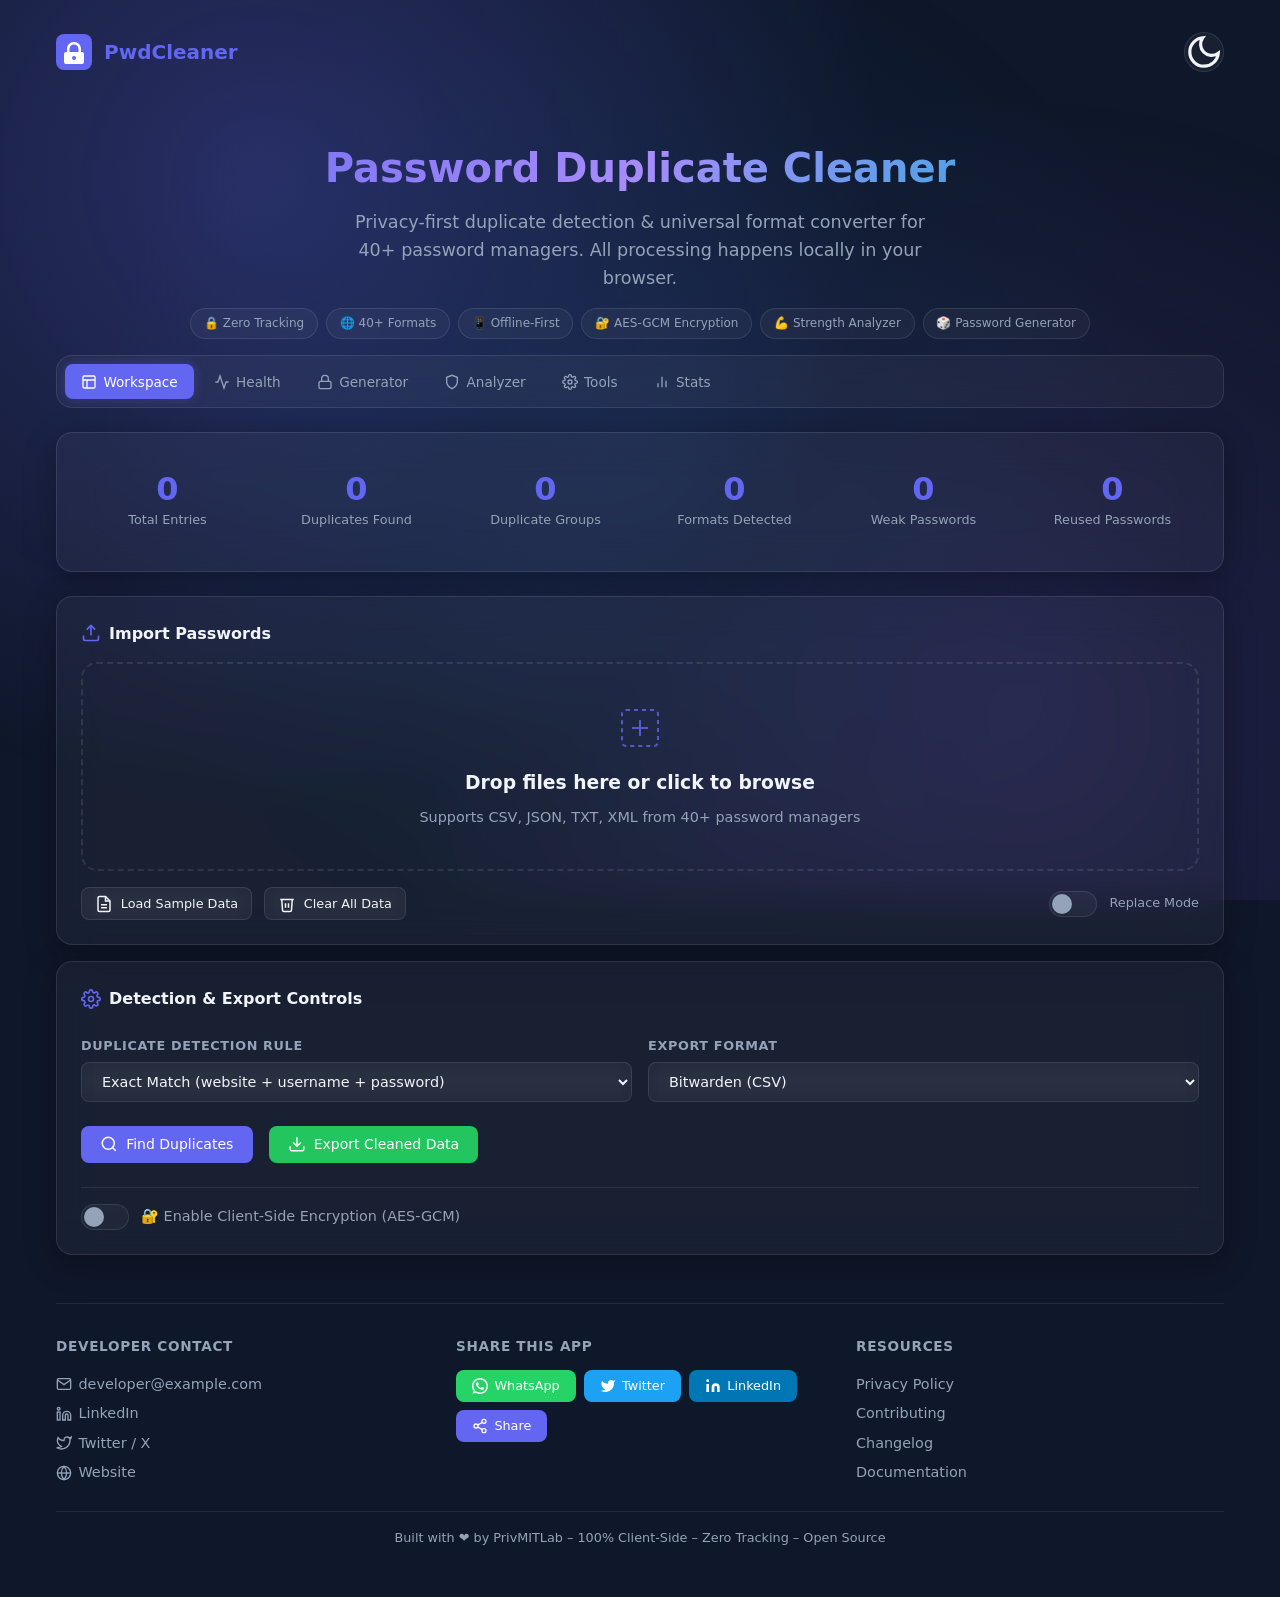
==== index.html @ 1188a7e4 "Add files via upload" ====
<!DOCTYPE html>
<html lang="en" data-theme="dark">
<head>
  <meta charset="UTF-8">
  <meta name="viewport" content="width=device-width, initial-scale=1.0">
  <meta name="description" content="Privacy-first password manager duplicate cleaner & universal format converter. Supports 40+ formats. All processing client-side.">
  <meta name="theme-color" content="#6366f1">
  <title>PwdCleaner – Password Manager Duplicate Cleaner & Format Converter</title>
  <link rel="manifest" href="manifest.json">
  <link rel="stylesheet" href="styles.css">
</head>
<body>
  <div class="app-container">
    <!-- Header -->
    <header class="header">
      <div class="logo">
        <svg viewBox="0 0 36 36" fill="none" xmlns="http://www.w3.org/2000/svg">
          <rect width="36" height="36" rx="8" fill="#6366f1"/>
          <path d="M18 8C14.13 8 11 11.13 11 15v3H10a2 2 0 00-2 2v8a2 2 0 002 2h16a2 2 0 002-2v-8a2 2 0 00-2-2h-1v-3c0-3.87-3.13-7-7-7zm0 2.5c2.49 0 4.5 2.01 4.5 4.5v3h-9v-3c0-2.49 2.01-4.5 4.5-4.5zM18 22a2 2 0 110 4 2 2 0 010-4z" fill="white"/>
        </svg>
        <span>PwdCleaner</span>
      </div>
      <div class="header-actions">
        <button class="btn btn-sm btn-secondary" id="installBtn" style="display:none;">
          <svg viewBox="0 0 24 24" fill="none" stroke="currentColor" stroke-width="2"><path d="M12 5v14M5 12l7 7 7-7"/></svg>
          Install App
        </button>
        <button class="btn-icon" id="themeToggle" title="Toggle dark/light mode" aria-label="Toggle theme">
          <svg id="sunIcon" viewBox="0 0 24 24" fill="none" stroke="currentColor" stroke-width="2" style="display:none"><circle cx="12" cy="12" r="5"/><path d="M12 1v2M12 21v2M4.22 4.22l1.42 1.42M18.36 18.36l1.42 1.42M1 12h2M21 12h2M4.22 19.78l1.42-1.42M18.36 5.64l1.42-1.42"/></svg>
          <svg id="moonIcon" viewBox="0 0 24 24" fill="none" stroke="currentColor" stroke-width="2"><path d="M21 12.79A9 9 0 1111.21 3a7 7 0 009.79 9.79z"/></svg>
        </button>
      </div>
    </header>

    <!-- Hero -->
    <section class="hero">
      <h1>Password Duplicate Cleaner</h1>
      <p>Privacy-first duplicate detection & universal format converter for 40+ password managers. All processing happens locally in your browser.</p>
      <div class="badge-row">
        <span class="badge">🔒 Zero Tracking</span>
        <span class="badge">🌐 40+ Formats</span>
        <span class="badge">📱 Offline-First</span>
        <span class="badge">🔐 AES-GCM Encryption</span>
        <span class="badge">💪 Strength Analyzer</span>
        <span class="badge">🎲 Password Generator</span>
      </div>
    </section>

    <!-- Tab Navigation -->
    <nav class="tab-nav" id="tabNav">
      <button class="tab-btn active" data-tab="workspace">
        <svg viewBox="0 0 24 24" fill="none" stroke="currentColor" stroke-width="2"><rect x="3" y="3" width="18" height="18" rx="2"/><line x1="3" y1="9" x2="21" y2="9"/><line x1="9" y1="21" x2="9" y2="9"/></svg>
        Workspace
      </button>
      <button class="tab-btn" data-tab="health">
        <svg viewBox="0 0 24 24" fill="none" stroke="currentColor" stroke-width="2"><path d="M22 12h-4l-3 9L9 3l-3 9H2"/></svg>
        Health
      </button>
      <button class="tab-btn" data-tab="generator">
        <svg viewBox="0 0 24 24" fill="none" stroke="currentColor" stroke-width="2"><rect x="3" y="11" width="18" height="11" rx="2" ry="2"/><path d="M7 11V7a5 5 0 0110 0v4"/></svg>
        Generator
      </button>
      <button class="tab-btn" data-tab="analyzer">
        <svg viewBox="0 0 24 24" fill="none" stroke="currentColor" stroke-width="2"><path d="M12 22s8-4 8-10V5l-8-3-8 3v7c0 6 8 10 8 10z"/></svg>
        Analyzer
      </button>
      <button class="tab-btn" data-tab="tools">
        <svg viewBox="0 0 24 24" fill="none" stroke="currentColor" stroke-width="2"><circle cx="12" cy="12" r="3"/><path d="M19.4 15a1.65 1.65 0 00.33 1.82l.06.06a2 2 0 010 2.83 2 2 0 01-2.83 0l-.06-.06a1.65 1.65 0 00-1.82-.33 1.65 1.65 0 00-1 1.51V21a2 2 0 01-4 0v-.09A1.65 1.65 0 009 19.4a1.65 1.65 0 00-1.82.33l-.06.06a2 2 0 01-2.83-2.83l.06-.06A1.65 1.65 0 004.68 15a1.65 1.65 0 00-1.51-1H3a2 2 0 010-4h.09A1.65 1.65 0 004.6 9a1.65 1.65 0 00-.33-1.82l-.06-.06a2 2 0 012.83-2.83l.06.06A1.65 1.65 0 009 4.68a1.65 1.65 0 001-1.51V3a2 2 0 014 0v.09a1.65 1.65 0 001 1.51 1.65 1.65 0 001.82-.33l.06-.06a2 2 0 012.83 2.83l-.06.06A1.65 1.65 0 0019.4 9a1.65 1.65 0 001.51 1H21a2 2 0 010 4h-.09a1.65 1.65 0 00-1.51 1z"/></svg>
        Tools
      </button>
      <button class="tab-btn" data-tab="stats">
        <svg viewBox="0 0 24 24" fill="none" stroke="currentColor" stroke-width="2"><line x1="18" y1="20" x2="18" y2="10"/><line x1="12" y1="20" x2="12" y2="4"/><line x1="6" y1="20" x2="6" y2="14"/></svg>
        Stats
      </button>
    </nav>

    <!-- Stats -->
    <section class="stats-bar glass-card" id="statsBar">
      <div class="stat-item">
        <div class="stat-value" id="statEntries">0</div>
        <div class="stat-label">Total Entries</div>
      </div>
      <div class="stat-item">
        <div class="stat-value" id="statDuplicates">0</div>
        <div class="stat-label">Duplicates Found</div>
      </div>
      <div class="stat-item">
        <div class="stat-value" id="statGroups">0</div>
        <div class="stat-label">Duplicate Groups</div>
      </div>
      <div class="stat-item">
        <div class="stat-value" id="statFormats">0</div>
        <div class="stat-label">Formats Detected</div>
      </div>
      <div class="stat-item">
        <div class="stat-value" id="statWeak">0</div>
        <div class="stat-label">Weak Passwords</div>
      </div>
      <div class="stat-item">
        <div class="stat-value" id="statReused">0</div>
        <div class="stat-label">Reused Passwords</div>
      </div>
    </section>

    <!-- Search & Filter Bar -->
    <section class="glass-card mb-2" id="searchSection" style="display:none;">
      <div class="section-title">
        <svg viewBox="0 0 24 24" fill="none" stroke="currentColor" stroke-width="2"><circle cx="11" cy="11" r="8"/><line x1="21" y1="21" x2="16.65" y2="16.65"/></svg>
        Search & Filter Entries
      </div>
      <div class="controls-row">
        <div class="control-group" style="flex:3;">
          <label for="searchInput">Search</label>
          <input type="text" id="searchInput" placeholder="Search by website, username, name...">
        </div>
        <div class="control-group">
          <label for="filterSource">Filter by Source</label>
          <select id="filterSource">
            <option value="">All Sources</option>
          </select>
        </div>
        <div class="control-group">
          <label for="filterStrength">Filter by Strength</label>
          <select id="filterStrength">
            <option value="">All Strengths</option>
            <option value="weak">Weak</option>
            <option value="fair">Fair</option>
            <option value="good">Good</option>
            <option value="strong">Strong</option>
          </select>
        </div>
      </div>
      <div class="controls-row" style="margin-top:0.5rem;">
        <button class="btn btn-secondary btn-sm" id="selectAllFilteredBtn">
          <svg viewBox="0 0 24 24" fill="none" stroke="currentColor" stroke-width="2" width="16" height="16"><polyline points="9 11 12 14 22 4"/><path d="M21 12v7a2 2 0 01-2 2H5a2 2 0 01-2-2V5a2 2 0 012-2h11"/></svg>
          Select All Filtered
        </button>
        <button class="btn btn-danger btn-sm" id="deleteSelectedBtn">
          <svg viewBox="0 0 24 24" fill="none" stroke="currentColor" stroke-width="2" width="16" height="16"><polyline points="3 6 5 6 21 6"/><path d="M19 6l-1 14a2 2 0 01-2 2H8a2 2 0 01-2-2L5 6"/><path d="M10 11v6M14 11v6"/></svg>
          Delete Selected
        </button>
        <button class="btn btn-secondary btn-sm" id="autoCategorizeBtn">
          <svg viewBox="0 0 24 24" fill="none" stroke="currentColor" stroke-width="2" width="16" height="16"><path d="M22 19a2 2 0 01-2 2H4a2 2 0 01-2-2V5a2 2 0 012-2h5l2 3h9a2 2 0 012 2z"/></svg>
          Auto-Categorize
        </button>
        <span id="filterCount" style="margin-left:auto;color:var(--text-secondary);font-size:0.85rem;align-self:center;"></span>
      </div>
    </section>

    <!-- Upload Area -->
    <section class="glass-card mb-2">
      <div class="section-title">
        <svg viewBox="0 0 24 24" fill="none" stroke="currentColor" stroke-width="2"><path d="M21 15v4a2 2 0 01-2 2H5a2 2 0 01-2-2v-4"/><polyline points="17 8 12 3 7 8"/><line x1="12" y1="3" x2="12" y2="15"/></svg>
        Import Passwords
      </div>
      <div class="upload-area" id="uploadArea">
        <input type="file" id="fileInput" multiple accept=".csv,.json,.txt,.xml,.1pux">
        <div class="upload-icon">
          <svg viewBox="0 0 48 48" fill="none" stroke="currentColor" stroke-width="2">
            <rect x="6" y="6" width="36" height="36" rx="4" stroke-dasharray="4 4"/>
            <path d="M24 16v16M16 24h16"/>
          </svg>
        </div>
        <h3>Drop files here or click to browse</h3>
        <p>Supports CSV, JSON, TXT, XML from 40+ password managers</p>
      </div>
      <div style="display:flex;gap:0.75rem;margin-top:1rem;flex-wrap:wrap;align-items:center;">
        <button class="btn btn-secondary btn-sm" id="loadSampleBtn">
          <svg viewBox="0 0 24 24" fill="none" stroke="currentColor" stroke-width="2" width="16" height="16"><path d="M14 2H6a2 2 0 00-2 2v16a2 2 0 002 2h12a2 2 0 002-2V8z"/><polyline points="14 2 14 8 20 8"/><line x1="16" y1="13" x2="8" y2="13"/><line x1="16" y1="17" x2="8" y2="17"/></svg>
          Load Sample Data
        </button>
        <button class="btn btn-secondary btn-sm" id="clearAllBtn">
          <svg viewBox="0 0 24 24" fill="none" stroke="currentColor" stroke-width="2" width="16" height="16"><polyline points="3 6 5 6 21 6"/><path d="M19 6l-1 14a2 2 0 01-2 2H8a2 2 0 01-2-2L5 6"/><path d="M10 11v6M14 11v6"/></svg>
          Clear All Data
        </button>
        <button class="btn btn-secondary btn-sm" id="undoBtn" style="display:none;">
          <svg viewBox="0 0 24 24" fill="none" stroke="currentColor" stroke-width="2" width="16" height="16"><polyline points="1 4 1 10 7 10"/><path d="M3.51 15a9 9 0 102.13-9.36L1 10"/></svg>
          Undo
        </button>
        <div style="margin-left:auto;display:flex;align-items:center;gap:0.5rem;">
          <label class="toggle-wrapper" id="importModeToggle">
            <div class="toggle">
              <input type="checkbox" id="importModeCheckbox">
              <span class="toggle-slider"></span>
            </div>
            <span class="toggle-label" style="font-size:0.8rem;">Replace Mode</span>
          </label>
        </div>
      </div>
    </section>

    <!-- Controls -->
    <section class="glass-card mb-2">
      <div class="section-title">
        <svg viewBox="0 0 24 24" fill="none" stroke="currentColor" stroke-width="2"><circle cx="12" cy="12" r="3"/><path d="M19.4 15a1.65 1.65 0 00.33 1.82l.06.06a2 2 0 010 2.83 2 2 0 01-2.83 0l-.06-.06a1.65 1.65 0 00-1.82-.33 1.65 1.65 0 00-1 1.51V21a2 2 0 01-4 0v-.09A1.65 1.65 0 009 19.4a1.65 1.65 0 00-1.82.33l-.06.06a2 2 0 01-2.83-2.83l.06-.06A1.65 1.65 0 004.68 15a1.65 1.65 0 00-1.51-1H3a2 2 0 010-4h.09A1.65 1.65 0 004.6 9a1.65 1.65 0 00-.33-1.82l-.06-.06a2 2 0 012.83-2.83l.06.06A1.65 1.65 0 009 4.68a1.65 1.65 0 001-1.51V3a2 2 0 014 0v.09a1.65 1.65 0 001 1.51 1.65 1.65 0 001.82-.33l.06-.06a2 2 0 012.83 2.83l-.06.06A1.65 1.65 0 0019.4 9a1.65 1.65 0 001.51 1H21a2 2 0 010 4h-.09a1.65 1.65 0 00-1.51 1z"/></svg>
        Detection & Export Controls
      </div>
      <div class="controls-row">
        <div class="control-group">
          <label for="duplicateRule">Duplicate Detection Rule</label>
          <select id="duplicateRule">
            <option value="exact">Exact Match (website + username + password)</option>
            <option value="websiteUsername">Website + Username</option>
            <option value="website">Website Only</option>
            <option value="fuzzy">Fuzzy Domain Match</option>
          </select>
        </div>
        <div class="control-group">
          <label for="exportFormat">Export Format</label>
          <select id="exportFormat">
            <option value="bitwarden-csv">Bitwarden (CSV)</option>
            <option value="bitwarden-json">Bitwarden (JSON)</option>
            <option value="chrome-csv">Chrome / Brave / Edge (CSV)</option>
            <option value="firefox-csv">Firefox (CSV)</option>
            <option value="lastpass-csv">LastPass (CSV)</option>
            <option value="1password-csv">1Password (CSV)</option>
            <option value="dashlane-csv">Dashlane (CSV)</option>
            <option value="keeper-csv">Keeper (CSV)</option>
            <option value="nordpass-csv">NordPass (CSV)</option>
            <option value="roboform-csv">RoboForm (CSV)</option>
            <option value="keepass-csv">KeePass (CSV)</option>
            <option value="enpass-csv">Enpass (CSV)</option>
            <option value="protonpass-json">Proton Pass (JSON)</option>
            <option value="zoho-csv">Zoho Vault (CSV)</option>
            <option value="generic-csv">Generic CSV</option>
            <option value="generic-json">Generic JSON</option>
          </select>
        </div>
      </div>
      <div class="controls-row">
        <button class="btn btn-primary" id="findDuplicatesBtn">
          <svg viewBox="0 0 24 24" fill="none" stroke="currentColor" stroke-width="2" width="18" height="18"><circle cx="11" cy="11" r="8"/><line x1="21" y1="21" x2="16.65" y2="16.65"/></svg>
          Find Duplicates
        </button>
        <button class="btn btn-success" id="exportBtn">
          <svg viewBox="0 0 24 24" fill="none" stroke="currentColor" stroke-width="2" width="18" height="18"><path d="M21 15v4a2 2 0 01-2 2H5a2 2 0 01-2-2v-4"/><polyline points="7 10 12 15 17 10"/><line x1="12" y1="15" x2="12" y2="3"/></svg>
          Export Cleaned Data
        </button>
      </div>

      <!-- Encryption Toggle -->
      <div style="margin-top:1rem;padding-top:1rem;border-top:1px solid var(--border);">
        <label class="toggle-wrapper" id="encryptionToggle">
          <div class="toggle">
            <input type="checkbox" id="encryptionCheckbox">
            <span class="toggle-slider"></span>
          </div>
          <span class="toggle-label">🔐 Enable Client-Side Encryption (AES-GCM)</span>
        </label>
        <div class="encryption-panel" id="encryptionPanel">
          <div class="controls-row" style="margin-top:0.75rem;">
            <div class="control-group">
              <label for="masterPass">Master Passphrase</label>
              <input type="password" id="masterPass" placeholder="Enter a strong passphrase...">
            </div>
            <button class="btn btn-primary btn-sm" id="encryptSaveBtn" style="align-self:flex-end;">Encrypt & Save</button>
          </div>
        </div>
      </div>
    </section>

    <!-- Progress -->
    <div class="progress-container" id="progressContainer">
      <div class="progress-bar">
        <div class="progress-fill" id="progressFill"></div>
      </div>
      <div class="progress-text" id="progressText">Processing...</div>
    </div>

    <!-- Duplicate Results -->
    <section class="glass-card mb-2" id="resultsSection" style="display:none;">
      <div class="section-title">
        <svg viewBox="0 0 24 24" fill="none" stroke="currentColor" stroke-width="2"><path d="M10.29 3.86L1.82 18a2 2 0 001.71 3h16.94a2 2 0 001.71-3L13.71 3.86a2 2 0 00-3.42 0z"/><line x1="12" y1="9" x2="12" y2="13"/><line x1="12" y1="17" x2="12.01" y2="17"/></svg>
        Duplicate Groups
        <button class="btn btn-danger btn-sm" id="deleteMarkedBtn" style="margin-left:auto;">
          <svg viewBox="0 0 24 24" fill="none" stroke="currentColor" stroke-width="2" width="16" height="16"><polyline points="3 6 5 6 21 6"/><path d="M19 6l-1 14a2 2 0 01-2 2H8a2 2 0 01-2-2L5 6"/><path d="M10 11v6M14 11v6"/></svg>
          Delete Marked
        </button>
      </div>
      <div id="duplicateGroups"></div>
    </section>

    <!-- All Entries View -->
    <section class="glass-card mb-2" id="entriesSection" style="display:none;">
      <div class="section-title">
        <svg viewBox="0 0 24 24" fill="none" stroke="currentColor" stroke-width="2"><rect x="3" y="3" width="18" height="18" rx="2" ry="2"/><line x1="3" y1="9" x2="21" y2="9"/><line x1="9" y1="21" x2="9" y2="9"/></svg>
        All Imported Entries
      </div>
      <div id="allEntries"></div>
    </section>

    <!-- ===== HEALTH TAB ===== -->
    <section class="glass-card mb-2 tab-panel" id="healthPanel" style="display:none;">
      <div class="section-title">
        <svg viewBox="0 0 24 24" fill="none" stroke="currentColor" stroke-width="2"><path d="M22 12h-4l-3 9L9 3l-3 9H2"/></svg>
        Password Health Dashboard
      </div>
      <div class="health-grid">
        <div class="health-card glass-card" id="healthScoreCard">
          <div class="health-ring" id="healthRing">
            <svg viewBox="0 0 120 120">
              <circle cx="60" cy="60" r="52" fill="none" stroke="var(--border)" stroke-width="8"/>
              <circle cx="60" cy="60" r="52" fill="none" stroke="var(--accent)" stroke-width="8"
                stroke-dasharray="327" stroke-dashoffset="327" stroke-linecap="round" transform="rotate(-90 60 60)"
                id="healthCircle"/>
            </svg>
            <div class="health-score-text" id="healthScoreText">0</div>
          </div>
          <div class="health-label">Overall Health Score</div>
        </div>
        <div class="health-card glass-card">
          <div class="health-icon" style="color:var(--danger);">
            <svg viewBox="0 0 24 24" fill="none" stroke="currentColor" stroke-width="2" width="32" height="32"><path d="M10.29 3.86L1.82 18a2 2 0 001.71 3h16.94a2 2 0 001.71-3L13.71 3.86a2 2 0 00-3.42 0z"/><line x1="12" y1="9" x2="12" y2="13"/><line x1="12" y1="17" x2="12.01" y2="17"/></svg>
          </div>
          <div class="health-value" id="healthWeak">0</div>
          <div class="health-label">Weak Passwords</div>
          <div class="health-detail">Score &lt; 30</div>
        </div>
        <div class="health-card glass-card">
          <div class="health-icon" style="color:var(--warning);">
            <svg viewBox="0 0 24 24" fill="none" stroke="currentColor" stroke-width="2" width="32" height="32"><path d="M17 21v-2a4 4 0 00-4-4H5a4 4 0 00-4 4v2"/><circle cx="9" cy="7" r="4"/><path d="M23 21v-2a4 4 0 00-3-3.87"/><path d="M16 3.13a4 4 0 010 7.75"/></svg>
          </div>
          <div class="health-value" id="healthReused">0</div>
          <div class="health-label">Reused Passwords</div>
          <div class="health-detail">Same password on multiple sites</div>
        </div>
        <div class="health-card glass-card">
          <div class="health-icon" style="color:var(--success);">
            <svg viewBox="0 0 24 24" fill="none" stroke="currentColor" stroke-width="2" width="32" height="32"><path d="M12 22s8-4 8-10V5l-8-3-8 3v7c0 6 8 10 8 10z"/></svg>
          </div>
          <div class="health-value" id="healthStrong">0</div>
          <div class="health-label">Strong Passwords</div>
          <div class="health-detail">Score &ge; 70</div>
        </div>
        <div class="health-card glass-card">
          <div class="health-icon" style="color:var(--accent);">
            <svg viewBox="0 0 24 24" fill="none" stroke="currentColor" stroke-width="2" width="32" height="32"><rect x="3" y="11" width="18" height="11" rx="2" ry="2"/><path d="M7 11V7a5 5 0 0110 0v4"/></svg>
          </div>
          <div class="health-value" id="healthNoTotp">0</div>
          <div class="health-label">No 2FA/TOTP</div>
          <div class="health-detail">Missing two-factor auth</div>
        </div>
        <div class="health-card glass-card">
          <div class="health-icon" style="color:#8b5cf6;">
            <svg viewBox="0 0 24 24" fill="none" stroke="currentColor" stroke-width="2" width="32" height="32"><circle cx="12" cy="12" r="10"/><line x1="12" y1="8" x2="12" y2="12"/><line x1="12" y1="16" x2="12.01" y2="16"/></svg>
          </div>
          <div class="health-value" id="healthShortPw">0</div>
          <div class="health-label">Short Passwords</div>
          <div class="health-detail">Length &lt; 8 characters</div>
        </div>
      </div>
      <button class="btn btn-primary mt-2" id="analyzeHealthBtn">
        <svg viewBox="0 0 24 24" fill="none" stroke="currentColor" stroke-width="2" width="18" height="18"><path d="M22 12h-4l-3 9L9 3l-3 9H2"/></svg>
        Run Health Analysis
      </button>
      <div id="healthDetails" class="mt-2" style="display:none;"></div>
    </section>

    <!-- ===== GENERATOR TAB ===== -->
    <section class="glass-card mb-2 tab-panel" id="generatorPanel" style="display:none;">
      <div class="section-title">
        <svg viewBox="0 0 24 24" fill="none" stroke="currentColor" stroke-width="2"><rect x="3" y="11" width="18" height="11" rx="2" ry="2"/><path d="M7 11V7a5 5 0 0110 0v4"/></svg>
        Password Generator
      </div>
      <div class="generator-output">
        <input type="text" id="generatedPassword" readonly placeholder="Click Generate..." class="gen-output">
        <div class="gen-actions">
          <button class="btn btn-icon" id="copyGenBtn" title="Copy to clipboard">
            <svg viewBox="0 0 24 24" fill="none" stroke="currentColor" stroke-width="2"><rect x="9" y="9" width="13" height="13" rx="2" ry="2"/><path d="M5 15H4a2 2 0 01-2-2V4a2 2 0 012-2h9a2 2 0 012 2v1"/></svg>
          </button>
          <button class="btn btn-icon" id="regenBtn" title="Regenerate">
            <svg viewBox="0 0 24 24" fill="none" stroke="currentColor" stroke-width="2"><polyline points="23 4 23 10 17 10"/><path d="M20.49 15a9 9 0 11-2.12-9.36L23 10"/></svg>
          </button>
        </div>
      </div>
      <div class="gen-strength-bar">
        <div class="gen-strength-fill" id="genStrengthFill"></div>
        <span class="gen-strength-label" id="genStrengthLabel">—</span>
      </div>
      <div class="controls-row mt-2">
        <div class="control-group">
          <label for="genLength">Length: <span id="genLengthVal">20</span></label>
          <input type="range" id="genLength" min="8" max="128" value="20" style="width:100%;accent-color:var(--accent);">
        </div>
      </div>
      <div class="gen-options">
        <label class="toggle-wrapper">
          <div class="toggle">
            <input type="checkbox" id="genUpper" checked>
            <span class="toggle-slider"></span>
          </div>
          <span class="toggle-label">Uppercase (A-Z)</span>
        </label>
        <label class="toggle-wrapper">
          <div class="toggle">
            <input type="checkbox" id="genLower" checked>
            <span class="toggle-slider"></span>
          </div>
          <span class="toggle-label">Lowercase (a-z)</span>
        </label>
        <label class="toggle-wrapper">
          <div class="toggle">
            <input type="checkbox" id="genDigits" checked>
            <span class="toggle-slider"></span>
          </div>
          <span class="toggle-label">Digits (0-9)</span>
        </label>
        <label class="toggle-wrapper">
          <div class="toggle">
            <input type="checkbox" id="genSymbols" checked>
            <span class="toggle-slider"></span>
          </div>
          <span class="toggle-label">Symbols (!@#$...)</span>
        </label>
        <label class="toggle-wrapper">
          <div class="toggle">
            <input type="checkbox" id="genAmbiguous">
            <span class="toggle-slider"></span>
          </div>
          <span class="toggle-label">Exclude Ambiguous (0O1lI)</span>
        </label>
      </div>
      <div class="controls-row mt-2">
        <div class="control-group">
          <label for="genExcludeChars">Exclude Characters</label>
          <input type="text" id="genExcludeChars" placeholder="e.g. {}[]()">
        </div>
        <div class="control-group">
          <label for="genCount">Generate Count</label>
          <input type="text" id="genCount" value="1" placeholder="1-50">
        </div>
      </div>
      <button class="btn btn-primary mt-2" id="generateBtn">
        <svg viewBox="0 0 24 24" fill="none" stroke="currentColor" stroke-width="2" width="18" height="18"><rect x="3" y="11" width="18" height="11" rx="2" ry="2"/><path d="M7 11V7a5 5 0 0110 0v4"/></svg>
        Generate Password(s)
      </button>
      <div id="genHistory" class="mt-2"></div>
    </section>

    <!-- ===== ANALYZER TAB ===== -->
    <section class="glass-card mb-2 tab-panel" id="analyzerPanel" style="display:none;">
      <div class="section-title">
        <svg viewBox="0 0 24 24" fill="none" stroke="currentColor" stroke-width="2"><path d="M12 22s8-4 8-10V5l-8-3-8 3v7c0 6 8 10 8 10z"/></svg>
        Password Strength Analyzer
      </div>
      <p style="color:var(--text-secondary);font-size:0.9rem;margin-bottom:1rem;">Analyze the strength of a password without storing it. 100% local — nothing is sent anywhere.</p>
      <div class="controls-row">
        <div class="control-group" style="flex:3;">
          <label for="analyzeInput">Password to Analyze</label>
          <input type="password" id="analyzeInput" placeholder="Type or paste a password...">
        </div>
        <button class="btn btn-secondary" id="analyzeToggleVis" style="align-self:flex-end;">
          <svg viewBox="0 0 24 24" fill="none" stroke="currentColor" stroke-width="2" width="18" height="18"><path d="M1 12s4-8 11-8 11 8 11 8-4 8-11 8-11-8-11-8z"/><circle cx="12" cy="12" r="3"/></svg>
        </button>
      </div>
      <div class="analyzer-result mt-2" id="analyzerResult" style="display:none;">
        <div class="analyzer-score-row">
          <div class="analyzer-score-ring" id="analyzerRing">
            <span id="analyzerScore">0</span>
          </div>
          <div class="analyzer-score-info">
            <div class="analyzer-rating" id="analyzerRating">—</div>
            <div class="analyzer-crack-time" id="analyzerCrackTime">—</div>
          </div>
        </div>
        <div class="analyzer-checks" id="analyzerChecks"></div>
        <div class="analyzer-suggestions mt-1" id="analyzerSuggestions"></div>
      </div>
      <button class="btn btn-primary mt-2" id="analyzeBtn">
        <svg viewBox="0 0 24 24" fill="none" stroke="currentColor" stroke-width="2" width="18" height="18"><path d="M12 22s8-4 8-10V5l-8-3-8 3v7c0 6 8 10 8 10z"/></svg>
        Analyze Strength
      </button>
    </section>

    <!-- ===== TOOLS TAB ===== -->
    <section class="glass-card mb-2 tab-panel" id="toolsPanel" style="display:none;">
      <div class="section-title">
        <svg viewBox="0 0 24 24" fill="none" stroke="currentColor" stroke-width="2"><circle cx="12" cy="12" r="3"/><path d="M19.4 15a1.65 1.65 0 00.33 1.82l.06.06a2 2 0 010 2.83 2 2 0 01-2.83 0l-.06-.06a1.65 1.65 0 00-1.82-.33 1.65 1.65 0 00-1 1.51V21a2 2 0 01-4 0v-.09A1.65 1.65 0 009 19.4a1.65 1.65 0 00-1.82.33l-.06.06a2 2 0 01-2.83-2.83l.06-.06A1.65 1.65 0 004.68 15a1.65 1.65 0 00-1.51-1H3a2 2 0 010-4h.09A1.65 1.65 0 004.6 9a1.65 1.65 0 00-.33-1.82l-.06-.06a2 2 0 012.83-2.83l.06.06A1.65 1.65 0 009 4.68a1.65 1.65 0 001-1.51V3a2 2 0 014 0v.09a1.65 1.65 0 001 1.51 1.65 1.65 0 001.82-.33l.06-.06a2 2 0 012.83 2.83l-.06.06A1.65 1.65 0 0019.4 9a1.65 1.65 0 001.51 1H21a2 2 0 010 4h-.09a1.65 1.65 0 00-1.51 1z"/></svg>
        Advanced Tools
      </div>

      <!-- Backup / Restore -->
      <div class="tool-section">
        <h4>Backup & Restore</h4>
        <p style="color:var(--text-secondary);font-size:0.85rem;margin-bottom:0.75rem;">Create encrypted backup of all data or restore from a backup file.</p>
        <div style="display:flex;gap:0.75rem;flex-wrap:wrap;">
          <button class="btn btn-secondary btn-sm" id="backupBtn">
            <svg viewBox="0 0 24 24" fill="none" stroke="currentColor" stroke-width="2" width="16" height="16"><path d="M21 15v4a2 2 0 01-2 2H5a2 2 0 01-2-2v-4"/><polyline points="17 8 12 3 7 8"/><line x1="12" y1="3" x2="12" y2="15"/></svg>
            Download Backup (.json)
          </button>
          <button class="btn btn-secondary btn-sm" id="restoreBtn">
            <svg viewBox="0 0 24 24" fill="none" stroke="currentColor" stroke-width="2" width="16" height="16"><path d="M21 15v4a2 2 0 01-2 2H5a2 2 0 01-2-2v-4"/><polyline points="7 10 12 15 17 10"/><line x1="12" y1="15" x2="12" y2="3"/></svg>
            Restore from Backup
          </button>
          <input type="file" id="restoreFileInput" accept=".json" style="display:none;">
        </div>
      </div>

      <!-- Merge Duplicates -->
      <div class="tool-section">
        <h4>Smart Merge Entries</h4>
        <p style="color:var(--text-secondary);font-size:0.85rem;margin-bottom:0.75rem;">Automatically merge entries that share the same website and username, combining notes and keeping the best data.</p>
        <button class="btn btn-secondary btn-sm" id="smartMergeBtn">
          <svg viewBox="0 0 24 24" fill="none" stroke="currentColor" stroke-width="2" width="16" height="16"><path d="M8 6h13M8 12h13M8 18h13M3 6h.01M3 12h.01M3 18h.01"/></svg>
          Smart Merge Duplicates
        </button>
      </div>

      <!-- Remove Empty -->
      <div class="tool-section">
        <h4>Clean Empty Entries</h4>
        <p style="color:var(--text-secondary);font-size:0.85rem;margin-bottom:0.75rem;">Remove entries that have no password, no username, or are completely empty.</p>
        <button class="btn btn-secondary btn-sm" id="removeEmptyBtn">
          <svg viewBox="0 0 24 24" fill="none" stroke="currentColor" stroke-width="2" width="16" height="16"><polyline points="3 6 5 6 21 6"/><path d="M19 6l-1 14a2 2 0 01-2 2H8a2 2 0 01-2-2L5 6"/></svg>
          Remove Empty Entries
        </button>
      </div>

      <!-- Normalize URLs -->
      <div class="tool-section">
        <h4>Normalize URLs</h4>
        <p style="color:var(--text-secondary);font-size:0.85rem;margin-bottom:0.75rem;">Standardize all URLs — remove trailing slashes, www prefix, and ensure consistent format.</p>
        <button class="btn btn-secondary btn-sm" id="normalizeUrlsBtn">
          <svg viewBox="0 0 24 24" fill="none" stroke="currentColor" stroke-width="2" width="16" height="16"><path d="M10 13a5 5 0 007.54.54l3-3a5 5 0 00-7.07-7.07l-1.72 1.71"/><path d="M14 11a5 5 0 00-7.54-.54l-3 3a5 5 0 007.07 7.07l1.71-1.71"/></svg>
          Normalize All URLs
        </button>
      </div>

      <!-- Export Selected -->
      <div class="tool-section">
        <h4>Export Selected Entries</h4>
        <p style="color:var(--text-secondary);font-size:0.85rem;margin-bottom:0.75rem;">Export only the entries you've selected in the search/filter section above.</p>
        <button class="btn btn-secondary btn-sm" id="exportSelectedBtn">
          <svg viewBox="0 0 24 24" fill="none" stroke="currentColor" stroke-width="2" width="16" height="16"><path d="M21 15v4a2 2 0 01-2 2H5a2 2 0 01-2-2v-4"/><polyline points="7 10 12 15 17 10"/><line x1="12" y1="15" x2="12" y2="3"/></svg>
          Export Selected
        </button>
      </div>

      <!-- Keyboard Shortcuts -->
      <div class="tool-section">
        <h4>Keyboard Shortcuts</h4>
        <div class="shortcuts-grid">
          <div class="shortcut-item"><kbd>Ctrl</kbd>+<kbd>I</kbd> <span>Import file</span></div>
          <div class="shortcut-item"><kbd>Ctrl</kbd>+<kbd>F</kbd> <span>Search entries</span></div>
          <div class="shortcut-item"><kbd>Ctrl</kbd>+<kbd>D</kbd> <span>Find duplicates</span></div>
          <div class="shortcut-item"><kbd>Ctrl</kbd>+<kbd>E</kbd> <span>Export data</span></div>
          <div class="shortcut-item"><kbd>Ctrl</kbd>+<kbd>G</kbd> <span>Generate password</span></div>
          <div class="shortcut-item"><kbd>Ctrl</kbd>+<kbd>Z</kbd> <span>Undo last action</span></div>
          <div class="shortcut-item"><kbd>Ctrl</kbd>+<kbd>L</kbd> <span>Load sample data</span></div>
          <div class="shortcut-item"><kbd>Esc</kbd> <span>Close modal / Clear search</span></div>
        </div>
      </div>
    </section>

    <!-- ===== STATS TAB ===== -->
    <section class="glass-card mb-2 tab-panel" id="statsPanel" style="display:none;">
      <div class="section-title">
        <svg viewBox="0 0 24 24" fill="none" stroke="currentColor" stroke-width="2"><line x1="18" y1="20" x2="18" y2="10"/><line x1="12" y1="20" x2="12" y2="4"/><line x1="6" y1="20" x2="6" y2="14"/></svg>
        Detailed Statistics
      </div>
      <div class="stats-detail-grid">
        <div class="glass-card stat-detail-card">
          <h4>Source Distribution</h4>
          <div id="sourceDistribution"></div>
        </div>
        <div class="glass-card stat-detail-card">
          <h4>Password Length Distribution</h4>
          <div id="lengthDistribution"></div>
        </div>
        <div class="glass-card stat-detail-card">
          <h4>Strength Overview</h4>
          <div id="strengthOverview"></div>
        </div>
        <div class="glass-card stat-detail-card">
          <h4>Top Domains</h4>
          <div id="topDomains"></div>
        </div>
      </div>
      <button class="btn btn-primary mt-2" id="refreshStatsBtn">
        <svg viewBox="0 0 24 24" fill="none" stroke="currentColor" stroke-width="2" width="18" height="18"><polyline points="23 4 23 10 17 10"/><path d="M20.49 15a9 9 0 11-2.12-9.36L23 10"/></svg>
        Refresh Statistics
      </button>
    </section>

    <!-- ===== EDIT ENTRY MODAL ===== -->
    <div class="modal-overlay" id="editModal">
      <div class="modal">
        <h2>Edit Entry</h2>
        <input type="hidden" id="editIndex">
        <div class="form-group">
          <label for="editName">Name</label>
          <input type="text" id="editName" placeholder="Entry name">
        </div>
        <div class="form-group">
          <label for="editUrl">URL / Website</label>
          <input type="text" id="editUrl" placeholder="https://example.com">
        </div>
        <div class="form-group">
          <label for="editUsername">Username</label>
          <input type="text" id="editUsername" placeholder="user@example.com">
        </div>
        <div class="form-group">
          <label for="editPassword">Password</label>
          <input type="text" id="editPassword" placeholder="Password">
        </div>
        <div class="form-group">
          <label for="editNotes">Notes</label>
          <input type="text" id="editNotes" placeholder="Optional notes">
        </div>
        <div class="form-group">
          <label for="editGroup">Group / Folder</label>
          <input type="text" id="editGroup" placeholder="e.g. Work, Social">
        </div>
        <div class="modal-actions">
          <button class="btn btn-secondary" id="editCancelBtn">Cancel</button>
          <button class="btn btn-danger" id="editDeleteBtn">Delete Entry</button>
          <button class="btn btn-primary" id="editSaveBtn">Save Changes</button>
        </div>
      </div>
    </div>

    <!-- Footer -->
    <footer class="footer">
      <div class="footer-content">
        <div class="footer-section">
          <h4>Developer Contact</h4>
          <a href="mailto:developer@example.com">
            <svg viewBox="0 0 24 24" fill="none" stroke="currentColor" stroke-width="2"><path d="M4 4h16c1.1 0 2 .9 2 2v12c0 1.1-.9 2-2 2H4c-1.1 0-2-.9-2-2V6c0-1.1.9-2 2-2z"/><polyline points="22,6 12,13 2,6"/></svg>
            developer@example.com
          </a>
          <a href="https://linkedin.com/in/developer" target="_blank" rel="noopener">
            <svg viewBox="0 0 24 24" fill="none" stroke="currentColor" stroke-width="2"><path d="M16 8a6 6 0 016 6v7h-4v-7a2 2 0 00-2-2 2 2 0 00-2 2v7h-4v-7a6 6 0 016-6z"/><rect x="2" y="9" width="4" height="12"/><circle cx="4" cy="4" r="2"/></svg>
            LinkedIn
          </a>
          <a href="https://twitter.com/developer" target="_blank" rel="noopener">
            <svg viewBox="0 0 24 24" fill="none" stroke="currentColor" stroke-width="2"><path d="M23 3a10.9 10.9 0 01-3.14 1.53 4.48 4.48 0 00-7.86 3v1A10.66 10.66 0 013 4s-4 9 5 13a11.64 11.64 0 01-7 2c9 5 20 0 20-11.5a4.5 4.5 0 00-.08-.83A7.72 7.72 0 0023 3z"/></svg>
            Twitter / X
          </a>
          <a href="https://privmitlab.github.io" target="_blank" rel="noopener">
            <svg viewBox="0 0 24 24" fill="none" stroke="currentColor" stroke-width="2"><circle cx="12" cy="12" r="10"/><line x1="2" y1="12" x2="22" y2="12"/><path d="M12 2a15.3 15.3 0 014 10 15.3 15.3 0 01-4 10 15.3 15.3 0 01-4-10 15.3 15.3 0 014-10z"/></svg>
            Website
          </a>
        </div>
        <div class="footer-section">
          <h4>Share This App</h4>
          <div class="share-buttons">
            <button class="share-btn whatsapp" id="shareWhatsApp" title="Share on WhatsApp">
              <svg viewBox="0 0 24 24" fill="currentColor" width="16" height="16"><path d="M17.472 14.382c-.297-.149-1.758-.867-2.03-.967-.273-.099-.471-.148-.67.15-.197.297-.767.966-.94 1.164-.173.199-.347.223-.644.075-.297-.15-1.255-.463-2.39-1.475-.883-.788-1.48-1.761-1.653-2.059-.173-.297-.018-.458.13-.606.134-.133.298-.347.446-.52.149-.174.198-.298.298-.497.099-.198.05-.371-.025-.52-.075-.149-.669-1.612-.916-2.207-.242-.579-.487-.5-.669-.51-.173-.008-.371-.01-.57-.01-.198 0-.52.074-.792.372-.272.297-1.04 1.016-1.04 2.479 0 1.462 1.065 2.875 1.213 3.074.149.198 2.096 3.2 5.077 4.487.709.306 1.262.489 1.694.625.712.227 1.36.195 1.871.118.571-.085 1.758-.719 2.006-1.413.248-.694.248-1.289.173-1.413-.074-.124-.272-.198-.57-.347z"/><path d="M12 0C5.373 0 0 5.373 0 12c0 2.625.846 5.059 2.284 7.034L.789 23.49l4.597-1.205A11.95 11.95 0 0012 24c6.627 0 12-5.373 12-12S18.627 0 12 0zm0 21.82c-2.08 0-4.016-.639-5.61-1.733l-.403-.267-2.732.716.73-2.667-.28-.447A9.78 9.78 0 012.18 12c0-5.422 4.398-9.82 9.82-9.82 5.422 0 9.82 4.398 9.82 9.82 0 5.422-4.398 9.82-9.82 9.82z"/></svg>
              WhatsApp
            </button>
            <button class="share-btn twitter" id="shareTwitter" title="Share on Twitter">
              <svg viewBox="0 0 24 24" fill="currentColor" width="16" height="16"><path d="M23 3a10.9 10.9 0 01-3.14 1.53 4.48 4.48 0 00-7.86 3v1A10.66 10.66 0 013 4s-4 9 5 13a11.64 11.64 0 01-7 2c9 5 20 0 20-11.5a4.5 4.5 0 00-.08-.83A7.72 7.72 0 0023 3z"/></svg>
              Twitter
            </button>
            <button class="share-btn linkedin" id="shareLinkedIn" title="Share on LinkedIn">
              <svg viewBox="0 0 24 24" fill="currentColor" width="16" height="16"><path d="M16 8a6 6 0 016 6v7h-4v-7a2 2 0 00-4 0v7h-4v-7a6 6 0 016-6zM2 9h4v12H2zM4 2a2 2 0 110 4 2 2 0 010-4z"/></svg>
              LinkedIn
            </button>
            <button class="share-btn share-more" id="shareMore" title="Share via system">
              <svg viewBox="0 0 24 24" fill="none" stroke="currentColor" stroke-width="2" width="16" height="16"><circle cx="18" cy="5" r="3"/><circle cx="6" cy="12" r="3"/><circle cx="18" cy="19" r="3"/><line x1="8.59" y1="13.51" x2="15.42" y2="17.49"/><line x1="15.41" y1="6.51" x2="8.59" y2="10.49"/></svg>
              Share
            </button>
          </div>
        </div>
        <div class="footer-section">
          <h4>Resources</h4>
          <a href="privacy.html">Privacy Policy</a>
          <a href="CONTRIBUTING.md">Contributing</a>
          <a href="CHANGELOG.md">Changelog</a>
          <a href="README.md">Documentation</a>
        </div>
      </div>
      <div class="footer-bottom">
        <p>Built with ❤️ by PrivMITLab – 100% Client-Side – Zero Tracking – Open Source</p>
      </div>
    </footer>
  </div>

  <!-- Toast Container -->
  <div class="toast-container" id="toastContainer"></div>

  <script src="script.js"></script>
</body>
</html>
---- styles.css ----
/* ===== CSS Variables ===== */
:root {
  --bg-primary: #0f172a;
  --bg-secondary: #1e293b;
  --bg-card: rgba(30, 41, 59, 0.6);
  --text-primary: #f1f5f9;
  --text-secondary: #94a3b8;
  --accent: #6366f1;
  --accent-hover: #818cf8;
  --accent-glow: rgba(99, 102, 241, 0.3);
  --success: #22c55e;
  --warning: #f59e0b;
  --danger: #ef4444;
  --border: rgba(255, 255, 255, 0.08);
  --glass-bg: rgba(255, 255, 255, 0.04);
  --glass-border: rgba(255, 255, 255, 0.1);
  --glass-blur: 20px;
  --shadow: 0 8px 32px rgba(0, 0, 0, 0.3);
  --radius: 16px;
  --radius-sm: 8px;
  --transition: 0.3s cubic-bezier(0.4, 0, 0.2, 1);
}

[data-theme="light"] {
  --bg-primary: #f8fafc;
  --bg-secondary: #e2e8f0;
  --bg-card: rgba(255, 255, 255, 0.6);
  --text-primary: #1e293b;
  --text-secondary: #64748b;
  --accent: #4f46e5;
  --accent-hover: #6366f1;
  --accent-glow: rgba(79, 70, 229, 0.2);
  --border: rgba(0, 0, 0, 0.08);
  --glass-bg: rgba(255, 255, 255, 0.5);
  --glass-border: rgba(255, 255, 255, 0.6);
  --shadow: 0 8px 32px rgba(0, 0, 0, 0.08);
}

/* ===== Reset & Base ===== */
*, *::before, *::after {
  margin: 0;
  padding: 0;
  box-sizing: border-box;
}

html {
  scroll-behavior: smooth;
}

body {
  font-family: system-ui, -apple-system, BlinkMacSystemFont, 'Segoe UI', Roboto, sans-serif;
  background: var(--bg-primary);
  color: var(--text-primary);
  line-height: 1.6;
  min-height: 100vh;
  transition: background var(--transition), color var(--transition);
  overflow-x: hidden;
}

/* ===== Animated Background ===== */
body::before {
  content: '';
  position: fixed;
  top: 0;
  left: 0;
  width: 100%;
  height: 100%;
  background:
    radial-gradient(circle at 20% 20%, var(--accent-glow) 0%, transparent 50%),
    radial-gradient(circle at 80% 80%, rgba(139, 92, 246, 0.15) 0%, transparent 50%),
    radial-gradient(circle at 50% 50%, rgba(14, 165, 233, 0.08) 0%, transparent 70%);
  pointer-events: none;
  z-index: 0;
  animation: bgShift 20s ease-in-out infinite alternate;
}

@keyframes bgShift {
  0% { opacity: 0.7; }
  100% { opacity: 1; }
}

/* ===== Layout ===== */
.app-container {
  position: relative;
  z-index: 1;
  max-width: 1200px;
  margin: 0 auto;
  padding: 1rem;
}

/* ===== Header ===== */
.header {
  display: flex;
  justify-content: space-between;
  align-items: center;
  padding: 1rem 0;
  margin-bottom: 1rem;
}

.logo {
  display: flex;
  align-items: center;
  gap: 0.75rem;
  font-size: 1.25rem;
  font-weight: 700;
  color: var(--accent);
}

.logo svg {
  width: 36px;
  height: 36px;
}

.header-actions {
  display: flex;
  gap: 0.5rem;
  align-items: center;
}

/* ===== Buttons ===== */
.btn {
  display: inline-flex;
  align-items: center;
  gap: 0.5rem;
  padding: 0.6rem 1.2rem;
  border: none;
  border-radius: var(--radius-sm);
  font-size: 0.875rem;
  font-weight: 500;
  cursor: pointer;
  transition: all var(--transition);
  font-family: inherit;
  white-space: nowrap;
}

.btn svg {
  width: 18px;
  height: 18px;
  flex-shrink: 0;
}

.btn-primary {
  background: var(--accent);
  color: #fff;
}

.btn-primary:hover {
  background: var(--accent-hover);
  box-shadow: 0 0 20px var(--accent-glow);
  transform: translateY(-1px);
}

.btn-secondary {
  background: var(--glass-bg);
  color: var(--text-primary);
  border: 1px solid var(--glass-border);
  backdrop-filter: blur(10px);
}

.btn-secondary:hover {
  background: rgba(255, 255, 255, 0.1);
  border-color: var(--accent);
}

.btn-danger {
  background: var(--danger);
  color: #fff;
}

.btn-danger:hover {
  background: #dc2626;
  transform: translateY(-1px);
}

.btn-success {
  background: var(--success);
  color: #fff;
}

.btn-success:hover {
  background: #16a34a;
}

.btn-sm {
  padding: 0.4rem 0.8rem;
  font-size: 0.8rem;
}

.btn-icon {
  width: 40px;
  height: 40px;
  padding: 0;
  display: flex;
  align-items: center;
  justify-content: center;
  border-radius: 50%;
  background: var(--glass-bg);
  border: 1px solid var(--glass-border);
  color: var(--text-primary);
  cursor: pointer;
  transition: all var(--transition);
}

.btn-icon:hover {
  background: var(--accent);
  color: #fff;
  border-color: var(--accent);
}

.btn:disabled {
  opacity: 0.5;
  cursor: not-allowed;
  transform: none !important;
}

/* ===== Glass Card ===== */
.glass-card {
  background: var(--glass-bg);
  backdrop-filter: blur(var(--glass-blur));
  -webkit-backdrop-filter: blur(var(--glass-blur));
  border: 1px solid var(--glass-border);
  border-radius: var(--radius);
  padding: 1.5rem;
  box-shadow: var(--shadow);
  transition: all var(--transition);
}

.glass-card:hover {
  border-color: rgba(99, 102, 241, 0.2);
}

/* ===== Hero Section ===== */
.hero {
  text-align: center;
  padding: 2rem 0 1rem;
}

.hero h1 {
  font-size: clamp(1.5rem, 4vw, 2.5rem);
  font-weight: 800;
  background: linear-gradient(135deg, var(--accent), #a78bfa, #06b6d4);
  -webkit-background-clip: text;
  -webkit-text-fill-color: transparent;
  background-clip: text;
  margin-bottom: 0.5rem;
}

.hero p {
  color: var(--text-secondary);
  font-size: clamp(0.9rem, 2vw, 1.1rem);
  max-width: 600px;
  margin: 0 auto;
}

.badge-row {
  display: flex;
  gap: 0.5rem;
  justify-content: center;
  flex-wrap: wrap;
  margin-top: 1rem;
}

.badge {
  display: inline-flex;
  align-items: center;
  gap: 0.3rem;
  padding: 0.3rem 0.8rem;
  background: var(--glass-bg);
  border: 1px solid var(--glass-border);
  border-radius: 999px;
  font-size: 0.75rem;
  color: var(--text-secondary);
  backdrop-filter: blur(10px);
}

/* ===== Stats Bar ===== */
.stats-bar {
  display: grid;
  grid-template-columns: repeat(auto-fit, minmax(140px, 1fr));
  gap: 1rem;
  margin: 1.5rem 0;
}

.stat-item {
  text-align: center;
  padding: 1rem;
}

.stat-value {
  font-size: 2rem;
  font-weight: 800;
  color: var(--accent);
  line-height: 1;
}

.stat-label {
  font-size: 0.8rem;
  color: var(--text-secondary);
  margin-top: 0.3rem;
}

/* ===== Upload Area ===== */
.upload-area {
  border: 2px dashed var(--glass-border);
  border-radius: var(--radius);
  padding: 2.5rem;
  text-align: center;
  cursor: pointer;
  transition: all var(--transition);
  position: relative;
  overflow: hidden;
}

.upload-area:hover,
.upload-area.dragover {
  border-color: var(--accent);
  background: rgba(99, 102, 241, 0.05);
}

.upload-area.dragover {
  transform: scale(1.01);
}

.upload-icon {
  width: 48px;
  height: 48px;
  margin: 0 auto 1rem;
  color: var(--accent);
  opacity: 0.8;
}

.upload-area h3 {
  margin-bottom: 0.5rem;
  color: var(--text-primary);
}

.upload-area p {
  color: var(--text-secondary);
  font-size: 0.9rem;
}

.upload-area input[type="file"] {
  position: absolute;
  inset: 0;
  opacity: 0;
  cursor: pointer;
}

/* ===== Controls ===== */
.controls-row {
  display: flex;
  gap: 1rem;
  flex-wrap: wrap;
  align-items: flex-end;
  margin: 1.5rem 0;
}

.control-group {
  flex: 1;
  min-width: 200px;
}

.control-group label {
  display: block;
  font-size: 0.8rem;
  font-weight: 600;
  color: var(--text-secondary);
  text-transform: uppercase;
  letter-spacing: 0.05em;
  margin-bottom: 0.4rem;
}

select, input[type="text"], input[type="password"] {
  width: 100%;
  padding: 0.6rem 1rem;
  background: var(--glass-bg);
  border: 1px solid var(--glass-border);
  border-radius: var(--radius-sm);
  color: var(--text-primary);
  font-size: 0.9rem;
  font-family: inherit;
  transition: all var(--transition);
  backdrop-filter: blur(10px);
}

select:focus, input[type="text"]:focus, input[type="password"]:focus {
  outline: none;
  border-color: var(--accent);
  box-shadow: 0 0 0 3px var(--accent-glow);
}

select option {
  background: var(--bg-secondary);
  color: var(--text-primary);
}

/* ===== Toggle Switch ===== */
.toggle-wrapper {
  display: flex;
  align-items: center;
  gap: 0.75rem;
  cursor: pointer;
}

.toggle {
  position: relative;
  width: 48px;
  height: 26px;
  flex-shrink: 0;
}

.toggle input {
  opacity: 0;
  width: 0;
  height: 0;
}

.toggle-slider {
  position: absolute;
  inset: 0;
  background: var(--glass-bg);
  border: 1px solid var(--glass-border);
  border-radius: 999px;
  transition: all var(--transition);
  cursor: pointer;
}

.toggle-slider::before {
  content: '';
  position: absolute;
  width: 20px;
  height: 20px;
  left: 2px;
  top: 2px;
  background: var(--text-secondary);
  border-radius: 50%;
  transition: all var(--transition);
}

.toggle input:checked + .toggle-slider {
  background: var(--accent);
  border-color: var(--accent);
}

.toggle input:checked + .toggle-slider::before {
  transform: translateX(22px);
  background: #fff;
}

.toggle-label {
  font-size: 0.9rem;
  color: var(--text-secondary);
}

/* ===== Duplicate Groups ===== */
.duplicate-groups {
  margin: 1.5rem 0;
}

.duplicate-group {
  margin-bottom: 1rem;
  overflow: hidden;
}

.duplicate-group-header {
  display: flex;
  align-items: center;
  justify-content: space-between;
  padding: 1rem 1.5rem;
  cursor: pointer;
  user-select: none;
  transition: all var(--transition);
}

.duplicate-group-header:hover {
  background: rgba(255, 255, 255, 0.02);
}

.group-info {
  display: flex;
  align-items: center;
  gap: 0.75rem;
}

.group-badge {
  padding: 0.2rem 0.6rem;
  background: var(--danger);
  color: #fff;
  border-radius: 999px;
  font-size: 0.75rem;
  font-weight: 700;
}

.group-domain {
  font-weight: 600;
  color: var(--text-primary);
}

.group-count {
  color: var(--text-secondary);
  font-size: 0.85rem;
}

.chevron {
  width: 20px;
  height: 20px;
  color: var(--text-secondary);
  transition: transform var(--transition);
}

.duplicate-group.open .chevron {
  transform: rotate(180deg);
}

.duplicate-group-body {
  max-height: 0;
  overflow: hidden;
  transition: max-height 0.4s ease;
}

.duplicate-group.open .duplicate-group-body {
  max-height: 2000px;
}

.entry-row {
  display: grid;
  grid-template-columns: auto 1fr 1fr 1fr auto;
  gap: 1rem;
  align-items: center;
  padding: 0.75rem 1.5rem;
  border-top: 1px solid var(--border);
  transition: background var(--transition);
  font-size: 0.9rem;
}

.entry-row:hover {
  background: rgba(255, 255, 255, 0.02);
}

.entry-row.highlight {
  background: rgba(239, 68, 68, 0.05);
}

.entry-checkbox {
  width: 18px;
  height: 18px;
  accent-color: var(--accent);
  cursor: pointer;
}

.entry-source {
  font-size: 0.75rem;
  padding: 0.15rem 0.5rem;
  background: var(--accent-glow);
  color: var(--accent);
  border-radius: 999px;
  display: inline-block;
  width: fit-content;
}

.entry-url {
  color: var(--accent);
  word-break: break-all;
  font-size: 0.85rem;
}

.entry-user {
  color: var(--text-secondary);
  font-size: 0.85rem;
}

.entry-password {
  font-family: 'Courier New', monospace;
  font-size: 0.85rem;
  color: var(--text-secondary);
  position: relative;
}

.entry-password .masked {
  letter-spacing: 2px;
}

.entry-actions {
  display: flex;
  gap: 0.3rem;
}

/* ===== Group Actions ===== */
.group-actions {
  display: flex;
  gap: 0.5rem;
  padding: 0.75rem 1.5rem;
  border-top: 1px solid var(--border);
  background: rgba(0, 0, 0, 0.1);
  flex-wrap: wrap;
}

/* ===== Empty State ===== */
.empty-state {
  text-align: center;
  padding: 3rem;
  color: var(--text-secondary);
}

.empty-state svg {
  width: 64px;
  height: 64px;
  margin-bottom: 1rem;
  opacity: 0.4;
}

.empty-state h3 {
  margin-bottom: 0.5rem;
  color: var(--text-primary);
}

/* ===== Toast ===== */
.toast-container {
  position: fixed;
  bottom: 2rem;
  right: 2rem;
  z-index: 9999;
  display: flex;
  flex-direction: column;
  gap: 0.5rem;
  pointer-events: none;
}

.toast {
  padding: 0.8rem 1.2rem;
  background: var(--bg-secondary);
  border: 1px solid var(--glass-border);
  border-radius: var(--radius-sm);
  color: var(--text-primary);
  font-size: 0.9rem;
  backdrop-filter: blur(20px);
  box-shadow: var(--shadow);
  display: flex;
  align-items: center;
  gap: 0.5rem;
  animation: toastIn 0.3s ease forwards;
  pointer-events: auto;
  max-width: 350px;
}

.toast.success { border-left: 3px solid var(--success); }
.toast.error { border-left: 3px solid var(--danger); }
.toast.info { border-left: 3px solid var(--accent); }
.toast.warning { border-left: 3px solid var(--warning); }

.toast.removing {
  animation: toastOut 0.3s ease forwards;
}

@keyframes toastIn {
  from { opacity: 0; transform: translateX(100px); }
  to { opacity: 1; transform: translateX(0); }
}

@keyframes toastOut {
  from { opacity: 1; transform: translateX(0); }
  to { opacity: 0; transform: translateX(100px); }
}

/* ===== Progress Bar ===== */
.progress-container {
  width: 100%;
  margin: 1rem 0;
  display: none;
}

.progress-container.active {
  display: block;
}

.progress-bar {
  width: 100%;
  height: 6px;
  background: var(--glass-bg);
  border-radius: 999px;
  overflow: hidden;
  border: 1px solid var(--glass-border);
}

.progress-fill {
  height: 100%;
  background: linear-gradient(90deg, var(--accent), #a78bfa);
  border-radius: 999px;
  transition: width 0.3s ease;
  width: 0%;
}

.progress-text {
  font-size: 0.8rem;
  color: var(--text-secondary);
  margin-top: 0.3rem;
  text-align: center;
}

/* ===== Encryption Panel ===== */
.encryption-panel {
  display: none;
  margin-top: 1rem;
}

.encryption-panel.active {
  display: block;
}

/* ===== Modal ===== */
.modal-overlay {
  position: fixed;
  inset: 0;
  background: rgba(0, 0, 0, 0.5);
  backdrop-filter: blur(4px);
  z-index: 1000;
  display: flex;
  align-items: center;
  justify-content: center;
  opacity: 0;
  visibility: hidden;
  transition: all var(--transition);
}

.modal-overlay.active {
  opacity: 1;
  visibility: visible;
}

.modal {
  background: var(--bg-secondary);
  border: 1px solid var(--glass-border);
  border-radius: var(--radius);
  padding: 2rem;
  max-width: 500px;
  width: 90%;
  max-height: 80vh;
  overflow-y: auto;
  box-shadow: var(--shadow);
}

.modal h2 {
  margin-bottom: 1rem;
  color: var(--text-primary);
}

.modal .form-group {
  margin-bottom: 1rem;
}

.modal .form-group label {
  display: block;
  font-size: 0.85rem;
  color: var(--text-secondary);
  margin-bottom: 0.3rem;
}

.modal-actions {
  display: flex;
  gap: 0.5rem;
  justify-content: flex-end;
  margin-top: 1.5rem;
}

/* ===== Share Buttons ===== */
.share-buttons {
  display: flex;
  gap: 0.5rem;
  flex-wrap: wrap;
}

.share-btn {
  display: inline-flex;
  align-items: center;
  gap: 0.4rem;
  padding: 0.5rem 1rem;
  border-radius: var(--radius-sm);
  font-size: 0.8rem;
  font-weight: 500;
  cursor: pointer;
  border: none;
  transition: all var(--transition);
  color: #fff;
  font-family: inherit;
}

.share-btn.whatsapp { background: #25d366; }
.share-btn.twitter { background: #1da1f2; }
.share-btn.linkedin { background: #0077b5; }
.share-btn.share-more { background: var(--accent); }

.share-btn:hover { transform: translateY(-1px); opacity: 0.9; }

/* ===== Footer ===== */
.footer {
  margin-top: 3rem;
  padding: 2rem 0;
  border-top: 1px solid var(--border);
}

.footer-content {
  display: grid;
  grid-template-columns: repeat(auto-fit, minmax(200px, 1fr));
  gap: 2rem;
}

.footer-section h4 {
  font-size: 0.85rem;
  text-transform: uppercase;
  letter-spacing: 0.05em;
  color: var(--text-secondary);
  margin-bottom: 0.75rem;
}

.footer-section a {
  display: flex;
  align-items: center;
  gap: 0.4rem;
  color: var(--text-secondary);
  text-decoration: none;
  font-size: 0.9rem;
  padding: 0.2rem 0;
  transition: color var(--transition);
}

.footer-section a:hover {
  color: var(--accent);
}

.footer-section a svg {
  width: 16px;
  height: 16px;
}

.footer-bottom {
  text-align: center;
  margin-top: 1.5rem;
  padding-top: 1rem;
  border-top: 1px solid var(--border);
  color: var(--text-secondary);
  font-size: 0.8rem;
}

/* ===== PWA Install Banner ===== */
.install-banner {
  display: none;
  position: fixed;
  bottom: 1rem;
  left: 50%;
  transform: translateX(-50%);
  z-index: 999;
  padding: 0.75rem 1.5rem;
  background: var(--accent);
  color: #fff;
  border-radius: var(--radius);
  box-shadow: 0 4px 20px var(--accent-glow);
  cursor: pointer;
  font-family: inherit;
  font-size: 0.9rem;
  font-weight: 600;
  border: none;
  animation: slideUp 0.5s ease;
  display: none;
  align-items: center;
  gap: 0.5rem;
}

.install-banner.show {
  display: flex;
}

.install-banner .close-install {
  background: none;
  border: none;
  color: #fff;
  opacity: 0.7;
  cursor: pointer;
  font-size: 1.2rem;
  margin-left: 0.5rem;
}

@keyframes slideUp {
  from { opacity: 0; transform: translateX(-50%) translateY(100px); }
  to { opacity: 1; transform: translateX(-50%) translateY(0); }
}

/* ===== Section Titles ===== */
.section-title {
  font-size: 1rem;
  font-weight: 700;
  color: var(--text-primary);
  margin-bottom: 1rem;
  display: flex;
  align-items: center;
  gap: 0.5rem;
}

.section-title svg {
  width: 20px;
  height: 20px;
  color: var(--accent);
}

/* ===== Data Table (Entries list) ===== */
.entries-table {
  overflow-x: auto;
}

.entries-header {
  display: grid;
  grid-template-columns: 40px 2fr 1fr 1fr 1fr 80px;
  gap: 0.75rem;
  padding: 0.5rem 1rem;
  font-size: 0.75rem;
  font-weight: 700;
  text-transform: uppercase;
  letter-spacing: 0.05em;
  color: var(--text-secondary);
  border-bottom: 1px solid var(--border);
}

/* ===== Responsive ===== */
@media (max-width: 768px) {
  .app-container {
    padding: 0.5rem;
  }

  .header {
    flex-direction: column;
    gap: 0.75rem;
    text-align: center;
  }

  .controls-row {
    flex-direction: column;
  }

  .control-group {
    min-width: 100%;
  }

  .entry-row {
    grid-template-columns: auto 1fr;
    gap: 0.5rem;
    padding: 0.75rem;
  }

  .entry-row .entry-url,
  .entry-row .entry-user,
  .entry-row .entry-password {
    grid-column: 2;
  }

  .entries-header {
    display: none;
  }

  .stats-bar {
    grid-template-columns: repeat(2, 1fr);
  }

  .footer-content {
    grid-template-columns: 1fr;
  }

  .share-buttons {
    justify-content: center;
  }

  .upload-area {
    padding: 1.5rem;
  }

  .group-actions {
    flex-direction: column;
  }
}

@media (max-width: 480px) {
  .stats-bar {
    grid-template-columns: 1fr 1fr;
  }

  .hero h1 {
    font-size: 1.4rem;
  }
}

/* ===== Animations ===== */
@keyframes fadeIn {
  from { opacity: 0; transform: translateY(10px); }
  to { opacity: 1; transform: translateY(0); }
}

.fade-in {
  animation: fadeIn 0.4s ease forwards;
}

/* ===== Scrollbar ===== */
::-webkit-scrollbar {
  width: 8px;
  height: 8px;
}

::-webkit-scrollbar-track {
  background: transparent;
}

::-webkit-scrollbar-thumb {
  background: var(--glass-border);
  border-radius: 999px;
}

::-webkit-scrollbar-thumb:hover {
  background: var(--text-secondary);
}

/* ===== Misc ===== */
.hidden { display: none !important; }
.text-center { text-align: center; }
.mt-1 { margin-top: 0.5rem; }
.mt-2 { margin-top: 1rem; }
.mt-3 { margin-top: 1.5rem; }
.mb-1 { margin-bottom: 0.5rem; }
.mb-2 { margin-bottom: 1rem; }
.flex-center { display: flex; align-items: center; justify-content: center; }
.gap-1 { gap: 0.5rem; }
.gap-2 { gap: 1rem; }

/* ===== Tab Navigation ===== */
.tab-nav {
  display: flex;
  gap: 0.25rem;
  padding: 0.5rem;
  background: var(--glass-bg);
  backdrop-filter: blur(var(--glass-blur));
  border: 1px solid var(--glass-border);
  border-radius: var(--radius);
  margin-bottom: 1rem;
  overflow-x: auto;
  -webkit-overflow-scrolling: touch;
}

.tab-btn {
  display: flex;
  align-items: center;
  gap: 0.4rem;
  padding: 0.6rem 1rem;
  border: none;
  border-radius: var(--radius-sm);
  background: transparent;
  color: var(--text-secondary);
  font-size: 0.85rem;
  font-weight: 500;
  cursor: pointer;
  transition: all var(--transition);
  white-space: nowrap;
  font-family: inherit;
}

.tab-btn svg {
  width: 16px;
  height: 16px;
  flex-shrink: 0;
}

.tab-btn:hover {
  color: var(--text-primary);
  background: rgba(255, 255, 255, 0.05);
}

.tab-btn.active {
  background: var(--accent);
  color: #fff;
  box-shadow: 0 0 12px var(--accent-glow);
}

/* ===== Health Dashboard ===== */
.health-grid {
  display: grid;
  grid-template-columns: repeat(auto-fit, minmax(160px, 1fr));
  gap: 1rem;
  margin-top: 1rem;
}

.health-card {
  text-align: center;
  padding: 1.25rem;
  transition: all var(--transition);
}

.health-card:hover {
  transform: translateY(-2px);
}

.health-icon {
  margin-bottom: 0.5rem;
}

.health-value {
  font-size: 2rem;
  font-weight: 800;
  color: var(--text-primary);
  line-height: 1;
}

.health-label {
  font-size: 0.85rem;
  font-weight: 600;
  color: var(--text-primary);
  margin-top: 0.3rem;
}

.health-detail {
  font-size: 0.75rem;
  color: var(--text-secondary);
  margin-top: 0.2rem;
}

.health-ring {
  position: relative;
  width: 120px;
  height: 120px;
  margin: 0 auto 0.5rem;
}

.health-ring svg {
  width: 100%;
  height: 100%;
}

.health-score-text {
  position: absolute;
  top: 50%;
  left: 50%;
  transform: translate(-50%, -50%);
  font-size: 1.8rem;
  font-weight: 800;
  color: var(--accent);
}

/* ===== Password Generator ===== */
.generator-output {
  display: flex;
  gap: 0.5rem;
  align-items: center;
  margin-bottom: 0.75rem;
}

.gen-output {
  flex: 1;
  padding: 0.8rem 1rem !important;
  font-family: 'Courier New', Courier, monospace !important;
  font-size: 1.1rem !important;
  letter-spacing: 1px;
}

.gen-actions {
  display: flex;
  gap: 0.3rem;
}

.gen-strength-bar {
  position: relative;
  width: 100%;
  height: 6px;
  background: var(--glass-bg);
  border-radius: 999px;
  border: 1px solid var(--glass-border);
  margin-bottom: 0.5rem;
  overflow: hidden;
}

.gen-strength-fill {
  height: 100%;
  width: 0%;
  border-radius: 999px;
  transition: width 0.5s ease, background 0.5s ease;
}

.gen-strength-label {
  position: absolute;
  right: 0;
  top: -20px;
  font-size: 0.75rem;
  font-weight: 700;
  text-transform: uppercase;
  letter-spacing: 0.05em;
}

.gen-options {
  display: grid;
  grid-template-columns: repeat(auto-fit, minmax(200px, 1fr));
  gap: 0.75rem;
  margin-top: 0.5rem;
}

.gen-history-item {
  display: flex;
  align-items: center;
  gap: 0.5rem;
  padding: 0.5rem 0.75rem;
  background: var(--glass-bg);
  border: 1px solid var(--glass-border);
  border-radius: var(--radius-sm);
  margin-bottom: 0.5rem;
  font-family: 'Courier New', monospace;
  font-size: 0.85rem;
  word-break: break-all;
}

.gen-history-item .copy-pw-btn {
  margin-left: auto;
  flex-shrink: 0;
}

/* ===== Analyzer ===== */
.analyzer-result {
  padding: 1rem;
  background: var(--glass-bg);
  border: 1px solid var(--glass-border);
  border-radius: var(--radius);
}

.analyzer-score-row {
  display: flex;
  align-items: center;
  gap: 1.5rem;
  margin-bottom: 1rem;
}

.analyzer-score-ring {
  width: 80px;
  height: 80px;
  border-radius: 50%;
  display: flex;
  align-items: center;
  justify-content: center;
  font-size: 1.5rem;
  font-weight: 800;
  flex-shrink: 0;
  border: 4px solid var(--border);
  transition: all 0.5s ease;
}

.analyzer-score-info {
  flex: 1;
}

.analyzer-rating {
  font-size: 1.2rem;
  font-weight: 700;
  margin-bottom: 0.2rem;
}

.analyzer-crack-time {
  font-size: 0.85rem;
  color: var(--text-secondary);
}

.analyzer-checks {
  display: grid;
  grid-template-columns: repeat(auto-fit, minmax(200px, 1fr));
  gap: 0.5rem;
}

.analyzer-check {
  display: flex;
  align-items: center;
  gap: 0.4rem;
  font-size: 0.85rem;
  padding: 0.3rem 0;
}

.analyzer-check.pass { color: var(--success); }
.analyzer-check.fail { color: var(--danger); }
.analyzer-check.warn { color: var(--warning); }

.analyzer-check svg {
  width: 16px;
  height: 16px;
  flex-shrink: 0;
}

.analyzer-suggestions {
  padding: 0.75rem;
  background: rgba(239, 68, 68, 0.05);
  border: 1px solid rgba(239, 68, 68, 0.15);
  border-radius: var(--radius-sm);
  font-size: 0.85rem;
  color: var(--text-secondary);
}

/* ===== Tools Section ===== */
.tool-section {
  padding: 1rem 0;
  border-bottom: 1px solid var(--border);
}

.tool-section:last-child {
  border-bottom: none;
}

.tool-section h4 {
  font-size: 1rem;
  font-weight: 700;
  margin-bottom: 0.3rem;
  color: var(--text-primary);
}

/* ===== Shortcuts ===== */
.shortcuts-grid {
  display: grid;
  grid-template-columns: repeat(auto-fit, minmax(220px, 1fr));
  gap: 0.5rem;
  margin-top: 0.5rem;
}

.shortcut-item {
  display: flex;
  align-items: center;
  gap: 0.3rem;
  font-size: 0.85rem;
  color: var(--text-secondary);
}

.shortcut-item span {
  margin-left: 0.3rem;
}

kbd {
  display: inline-block;
  padding: 0.15rem 0.5rem;
  background: var(--glass-bg);
  border: 1px solid var(--glass-border);
  border-radius: 4px;
  font-family: inherit;
  font-size: 0.75rem;
  font-weight: 600;
  color: var(--text-primary);
  box-shadow: 0 1px 2px rgba(0, 0, 0, 0.2);
}

/* ===== Stats Detail ===== */
.stats-detail-grid {
  display: grid;
  grid-template-columns: repeat(auto-fit, minmax(260px, 1fr));
  gap: 1rem;
  margin-top: 1rem;
}

.stat-detail-card {
  padding: 1rem;
}

.stat-detail-card h4 {
  font-size: 0.9rem;
  font-weight: 700;
  margin-bottom: 0.75rem;
  color: var(--text-primary);
}

.stat-bar-item {
  display: flex;
  align-items: center;
  gap: 0.5rem;
  margin-bottom: 0.5rem;
  font-size: 0.85rem;
}

.stat-bar-label {
  min-width: 100px;
  color: var(--text-secondary);
  white-space: nowrap;
  overflow: hidden;
  text-overflow: ellipsis;
}

.stat-bar-track {
  flex: 1;
  height: 8px;
  background: var(--glass-bg);
  border-radius: 999px;
  overflow: hidden;
}

.stat-bar-fill {
  height: 100%;
  background: var(--accent);
  border-radius: 999px;
  transition: width 0.5s ease;
}

.stat-bar-count {
  min-width: 30px;
  text-align: right;
  font-weight: 600;
  font-size: 0.8rem;
  color: var(--text-secondary);
}

/* ===== Search highlight ===== */
.search-highlight {
  background: rgba(245, 158, 11, 0.3);
  border-radius: 2px;
  padding: 0 2px;
}

/* ===== Edit button in entries ===== */
.entry-edit-btn {
  width: 28px;
  height: 28px;
  padding: 0;
  display: flex;
  align-items: center;
  justify-content: center;
  border-radius: 50%;
  background: transparent;
  border: 1px solid var(--glass-border);
  color: var(--text-secondary);
  cursor: pointer;
  transition: all var(--transition);
}

.entry-edit-btn:hover {
  background: var(--accent);
  color: #fff;
  border-color: var(--accent);
}

.entry-edit-btn svg {
  width: 12px;
  height: 12px;
}

/* ===== Strength indicator for passwords ===== */
.strength-dot {
  display: inline-block;
  width: 8px;
  height: 8px;
  border-radius: 50%;
  margin-left: 0.4rem;
  vertical-align: middle;
}

.strength-dot.weak { background: var(--danger); }
.strength-dot.fair { background: var(--warning); }
.strength-dot.good { background: #22d3ee; }
.strength-dot.strong { background: var(--success); }

/* ===== Search results count ===== */
.search-count {
  font-size: 0.85rem;
  color: var(--text-secondary);
  padding: 0.5rem 0;
}

/* ===== Undo bar ===== */
.undo-bar {
  position: fixed;
  bottom: 5rem;
  left: 50%;
  transform: translateX(-50%);
  z-index: 998;
  padding: 0.75rem 1.5rem;
  background: var(--bg-secondary);
  border: 1px solid var(--glass-border);
  border-radius: var(--radius);
  box-shadow: var(--shadow);
  display: flex;
  align-items: center;
  gap: 0.75rem;
  animation: slideUp 0.3s ease;
  backdrop-filter: blur(20px);
}

.undo-bar button {
  padding: 0.3rem 0.8rem;
  background: var(--accent);
  color: #fff;
  border: none;
  border-radius: var(--radius-sm);
  cursor: pointer;
  font-family: inherit;
  font-size: 0.85rem;
  font-weight: 600;
}

.undo-bar span {
  font-size: 0.9rem;
  color: var(--text-secondary);
}

/* ===== Batch actions toolbar ===== */
.batch-toolbar {
  display: flex;
  align-items: center;
  gap: 0.75rem;
  padding: 0.75rem 1rem;
  background: rgba(99, 102, 241, 0.08);
  border: 1px solid var(--accent-glow);
  border-radius: var(--radius-sm);
  margin-bottom: 0.75rem;
  flex-wrap: wrap;
}

.batch-count {
  font-size: 0.85rem;
  font-weight: 600;
  color: var(--accent);
}

/* ===== Import mode label ===== */
.import-mode-info {
  font-size: 0.75rem;
  color: var(--text-secondary);
  margin-top: 0.3rem;
}

/* ===== Entry row checkbox in all entries ===== */
.entry-row-checkbox {
  width: 16px;
  height: 16px;
  accent-color: var(--accent);
  cursor: pointer;
}

/* ===== Responsive additions ===== */
@media (max-width: 768px) {
  .tab-nav {
    padding: 0.3rem;
    gap: 0.15rem;
  }
  .tab-btn {
    padding: 0.5rem 0.6rem;
    font-size: 0.75rem;
  }
  .tab-btn svg { display: none; }
  .health-grid {
    grid-template-columns: repeat(2, 1fr);
  }
  .gen-options {
    grid-template-columns: 1fr;
  }
  .analyzer-score-row {
    flex-direction: column;
    text-align: center;
  }
  .stats-detail-grid {
    grid-template-columns: 1fr;
  }
  .shortcuts-grid {
    grid-template-columns: 1fr;
  }
}

@media (max-width: 480px) {
  .tab-btn {
    padding: 0.4rem 0.5rem;
    font-size: 0.7rem;
  }
  .health-grid {
    grid-template-columns: 1fr 1fr;
  }
}
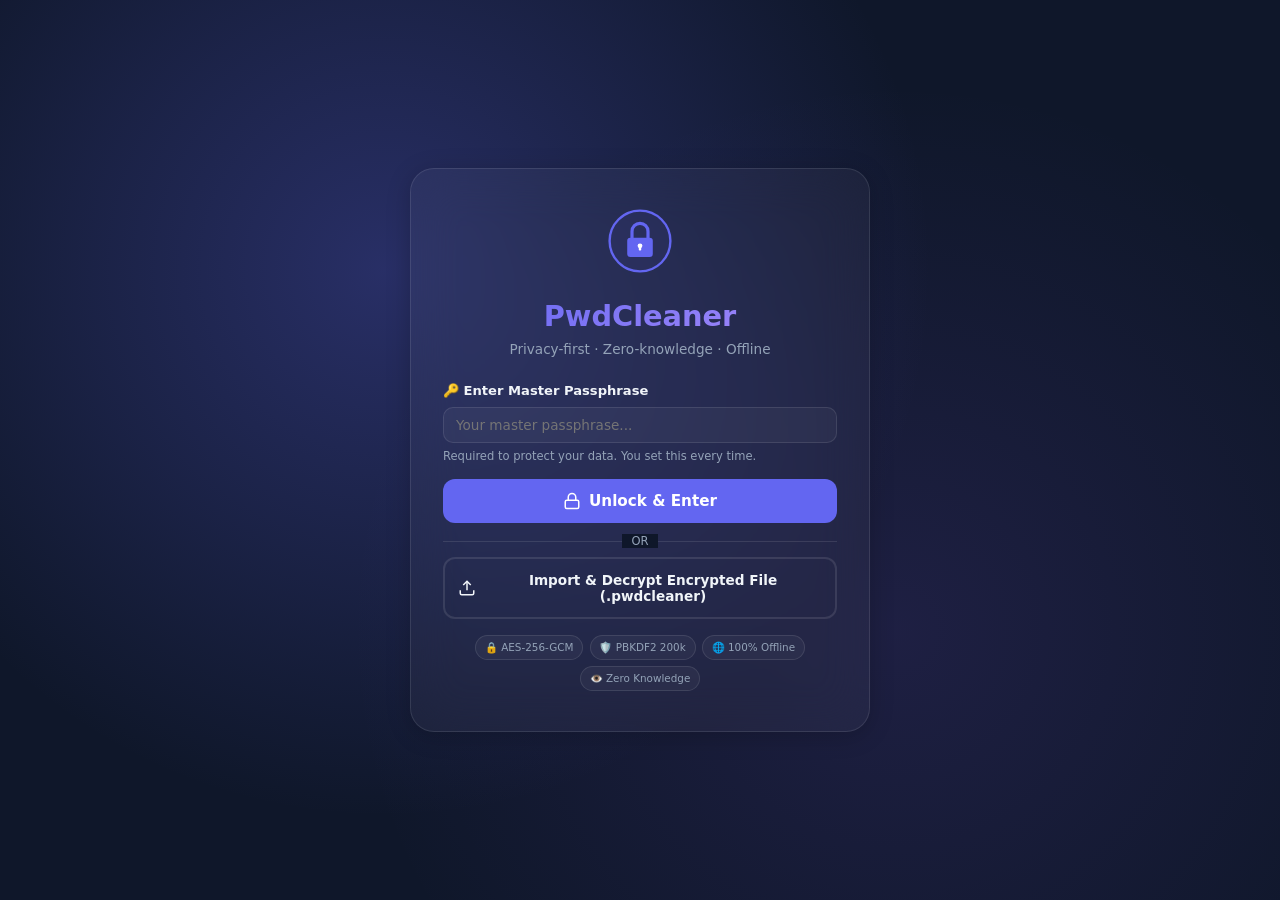
==== commit b859474b: "Add files via upload" ====
--- a/index.html
+++ b/index.html
@@ -10,32 +10,76 @@
   <link rel="stylesheet" href="styles.css">
 </head>
 <body>
-  <div class="app-container">
+  <!-- ===== LOCK SCREEN (Master Passphrase Gate) ===== -->
+  <div class="lock-screen" id="lockScreen">
+    <div class="lock-card">
+      <div class="lock-icon">
+        <svg viewBox="0 0 80 80" fill="none">
+          <circle cx="40" cy="40" r="38" stroke="#6366f1" stroke-width="3" fill="rgba(99,102,241,0.05)"/>
+          <rect x="24" y="36" width="32" height="24" rx="4" fill="#6366f1"/>
+          <path d="M30 36v-8a10 10 0 0120 0v8" stroke="#6366f1" stroke-width="4" fill="none" stroke-linecap="round"/>
+          <circle cx="40" cy="46" r="3" fill="#fff"/>
+          <rect x="38.5" y="46" width="3" height="6" rx="1" fill="#fff"/>
+        </svg>
+      </div>
+      <h1>PwdCleaner</h1>
+      <p>Privacy-first · Zero-knowledge · Offline</p>
+
+      <div class="lock-form">
+        <div class="lock-field">
+          <label for="lockMasterPass">🔑 Enter Master Passphrase</label>
+          <input type="password" id="lockMasterPass" placeholder="Your master passphrase..." autocomplete="off">
+          <span class="lock-hint">Required to protect your data. You set this every time.</span>
+        </div>
+        <button class="lock-btn" id="lockEnterBtn">
+          <svg viewBox="0 0 24 24" fill="none" stroke="currentColor" stroke-width="2"><rect x="3" y="11" width="18" height="11" rx="2"/><path d="M7 11V7a5 5 0 0110 0v4"/></svg>
+          Unlock & Enter
+        </button>
+        <div class="lock-divider"><span>OR</span></div>
+        <button class="lock-btn lock-btn-secondary" id="lockDecryptFileBtn">
+          <svg viewBox="0 0 24 24" fill="none" stroke="currentColor" stroke-width="2"><path d="M21 15v4a2 2 0 01-2 2H5a2 2 0 01-2-2v-4"/><polyline points="17 8 12 3 7 8"/><line x1="12" y1="3" x2="12" y2="15"/></svg>
+          Import & Decrypt Encrypted File (.pwdcleaner)
+        </button>
+        <input type="file" id="lockFileInput" accept=".pwdcleaner,.enc,.encrypted,.json" style="display:none;">
+      </div>
+
+      <div class="lock-badges">
+        <span>🔒 AES-256-GCM</span>
+        <span>🛡️ PBKDF2 200k</span>
+        <span>🌐 100% Offline</span>
+        <span>👁️ Zero Knowledge</span>
+      </div>
+    </div>
+  </div>
+
+  <div class="app-container" id="appMain" style="display:none;">
     <!-- Header -->
     <header class="header">
-      <div class="logo">
-        <svg viewBox="0 0 36 36" fill="none" xmlns="http://www.w3.org/2000/svg">
-          <rect width="36" height="36" rx="8" fill="#6366f1"/>
-          <path d="M18 8C14.13 8 11 11.13 11 15v3H10a2 2 0 00-2 2v8a2 2 0 002 2h16a2 2 0 002-2v-8a2 2 0 00-2-2h-1v-3c0-3.87-3.13-7-7-7zm0 2.5c2.49 0 4.5 2.01 4.5 4.5v3h-9v-3c0-2.49 2.01-4.5 4.5-4.5zM18 22a2 2 0 110 4 2 2 0 010-4z" fill="white"/>
-        </svg>
-        <span>PwdCleaner</span>
-      </div>
-      <div class="header-actions">
-        <button class="btn btn-sm btn-secondary" id="installBtn" style="display:none;">
-          <svg viewBox="0 0 24 24" fill="none" stroke="currentColor" stroke-width="2"><path d="M12 5v14M5 12l7 7 7-7"/></svg>
-          Install App
-        </button>
-        <button class="btn-icon" id="themeToggle" title="Toggle dark/light mode" aria-label="Toggle theme">
-          <svg id="sunIcon" viewBox="0 0 24 24" fill="none" stroke="currentColor" stroke-width="2" style="display:none"><circle cx="12" cy="12" r="5"/><path d="M12 1v2M12 21v2M4.22 4.22l1.42 1.42M18.36 18.36l1.42 1.42M1 12h2M21 12h2M4.22 19.78l1.42-1.42M18.36 5.64l1.42-1.42"/></svg>
-          <svg id="moonIcon" viewBox="0 0 24 24" fill="none" stroke="currentColor" stroke-width="2"><path d="M21 12.79A9 9 0 1111.21 3a7 7 0 009.79 9.79z"/></svg>
-        </button>
+      <div class="header-inner">
+        <div class="logo">
+          <svg viewBox="0 0 36 36" fill="none" xmlns="http://www.w3.org/2000/svg">
+            <rect width="36" height="36" rx="8" fill="#6366f1"/>
+            <path d="M18 8C14.13 8 11 11.13 11 15v3H10a2 2 0 00-2 2v8a2 2 0 002 2h16a2 2 0 002-2v-8a2 2 0 00-2-2h-1v-3c0-3.87-3.13-7-7-7zm0 2.5c2.49 0 4.5 2.01 4.5 4.5v3h-9v-3c0-2.49 2.01-4.5 4.5-4.5zM18 22a2 2 0 110 4 2 2 0 010-4z" fill="white"/>
+          </svg>
+          <span>PwdCleaner</span>
+        </div>
+        <div class="header-actions">
+          <button class="btn btn-sm btn-secondary" id="installBtn" style="display:none;">
+            <svg viewBox="0 0 24 24" fill="none" stroke="currentColor" stroke-width="2"><path d="M12 5v14M5 12l7 7 7-7"/></svg>
+            Install App
+          </button>
+          <button class="btn-icon" id="themeToggle" title="Toggle dark/light mode" aria-label="Toggle theme">
+            <svg id="sunIcon" viewBox="0 0 24 24" fill="none" stroke="currentColor" stroke-width="2" style="display:none"><circle cx="12" cy="12" r="5"/><path d="M12 1v2M12 21v2M4.22 4.22l1.42 1.42M18.36 18.36l1.42 1.42M1 12h2M21 12h2M4.22 19.78l1.42-1.42M18.36 5.64l1.42-1.42"/></svg>
+            <svg id="moonIcon" viewBox="0 0 24 24" fill="none" stroke="currentColor" stroke-width="2"><path d="M21 12.79A9 9 0 1111.21 3a7 7 0 009.79 9.79z"/></svg>
+          </button>
+        </div>
       </div>
     </header>
 
     <!-- Hero -->
     <section class="hero">
       <h1>Password Duplicate Cleaner</h1>
-      <p>Privacy-first duplicate detection & universal format converter for 40+ password managers. All processing happens locally in your browser.</p>
+      <p>Imported from multiple browsers & password managers? Re-imported your vault? PwdCleaner auto-detects and removes all duplicates in one click. 100% offline, zero-knowledge, privacy-first.</p>
       <div class="badge-row">
         <span class="badge">🔒 Zero Tracking</span>
         <span class="badge">🌐 40+ Formats</span>
@@ -238,23 +282,23 @@
         </button>
       </div>
 
-      <!-- Encryption Toggle -->
+      <!-- Encrypted File Actions (always visible, clear buttons) -->
       <div style="margin-top:1rem;padding-top:1rem;border-top:1px solid var(--border);">
-        <label class="toggle-wrapper" id="encryptionToggle">
-          <div class="toggle">
-            <input type="checkbox" id="encryptionCheckbox">
-            <span class="toggle-slider"></span>
-          </div>
-          <span class="toggle-label">🔐 Enable Client-Side Encryption (AES-GCM)</span>
-        </label>
-        <div class="encryption-panel" id="encryptionPanel">
-          <div class="controls-row" style="margin-top:0.75rem;">
-            <div class="control-group">
-              <label for="masterPass">Master Passphrase</label>
-              <input type="password" id="masterPass" placeholder="Enter a strong passphrase...">
-            </div>
-            <button class="btn btn-primary btn-sm" id="encryptSaveBtn" style="align-self:flex-end;">Encrypt & Save</button>
-          </div>
+        <div class="section-title" style="margin-bottom:0.75rem;">
+          <svg viewBox="0 0 24 24" fill="none" stroke="currentColor" stroke-width="2"><rect x="3" y="11" width="18" height="11" rx="2" ry="2"/><path d="M7 11V7a5 5 0 0110 0v4"/></svg>
+          Encrypted File (AES-256-GCM · Zero-Knowledge)
+        </div>
+        <p style="color:var(--text-secondary);font-size:0.85rem;margin-bottom:1rem;">Your master passphrase is: <strong id="masterPassDisplay" style="color:var(--accent);">—</strong> · Data is always encrypted in memory.</p>
+        <div style="display:flex;gap:0.75rem;flex-wrap:wrap;">
+          <button class="btn btn-primary" id="encExportBtn" style="background:#22c55e;">
+            <svg viewBox="0 0 24 24" fill="none" stroke="currentColor" stroke-width="2" width="18" height="18"><path d="M21 15v4a2 2 0 01-2 2H5a2 2 0 01-2-2v-4"/><polyline points="10 9 12 7 14 9"/><line x1="12" y1="7" x2="12" y2="17"/></svg>
+            🔒 Download Encrypted File
+          </button>
+          <button class="btn btn-secondary" id="encImportBtn">
+            <svg viewBox="0 0 24 24" fill="none" stroke="currentColor" stroke-width="2" width="18" height="18"><path d="M21 15v4a2 2 0 01-2 2H5a2 2 0 01-2-2v-4"/><polyline points="17 8 12 13 7 8"/><line x1="12" y1="13" x2="12" y2="3"/></svg>
+            🔓 Import & Decrypt File
+          </button>
+          <input type="file" id="encFileInput" accept=".pwdcleaner,.enc,.encrypted" style="display:none;">
         </div>
       </div>
     </section>
@@ -479,10 +523,45 @@
         Advanced Tools
       </div>
 
+      <!-- One-Click Auto Clean & Merge -->
+      <div class="tool-section" style="background:rgba(34,197,94,0.04);border:1px solid rgba(34,197,94,0.15);border-radius:12px;padding:1.25rem;">
+        <h4 style="color:#22c55e;">⚡ One-Click Auto Clean & Merge</h4>
+        <p style="color:var(--text-secondary);font-size:0.85rem;margin-bottom:0.75rem;">Imported from multiple browsers/managers? Re-imported your vault? This finds all exact duplicates (same website + username + password) and removes extras in one click — keeping the best entry from each group.</p>
+        <div style="display:flex;gap:0.75rem;flex-wrap:wrap;align-items:center;">
+          <button class="btn btn-primary" id="autoCleanMergeBtn" style="background:#22c55e;color:#000;font-weight:700;">
+            <svg viewBox="0 0 24 24" fill="none" stroke="currentColor" stroke-width="2" width="18" height="18"><path d="M22 11.08V12a10 10 0 11-5.93-9.14"/><polyline points="22 4 12 14.01 9 11.01"/></svg>
+            Auto Clean All Duplicates
+          </button>
+          <span id="autoCleanResult" style="font-size:0.85rem;color:var(--text-secondary);"></span>
+        </div>
+      </div>
+
+      <!-- Encrypted File Export (AES-256-GCM) -->
+      <div class="tool-section" style="background:rgba(99,102,241,0.04);border:1px solid rgba(99,102,241,0.15);border-radius:12px;padding:1.25rem;">
+        <h4 style="color:var(--accent);">🔐 Encrypted Vault File (.pwdcleaner)</h4>
+        <p style="color:var(--text-secondary);font-size:0.85rem;margin-bottom:0.75rem;">Download your entire vault as one AES-256-GCM encrypted file. Zero-knowledge — only your master passphrase can decrypt it. Share across devices safely.</p>
+        <div style="display:flex;gap:0.75rem;flex-wrap:wrap;align-items:center;">
+          <span style="font-size:0.85rem;color:var(--accent);font-weight:700;">Passphrase: <span id="toolPassDisplay">same as lock screen</span></span>
+        </div>
+      </div>
+
+      <!-- Auto-Clean After Export -->
+      <div class="tool-section">
+        <h4>🧹 Auto-Clean After Export</h4>
+        <p style="color:var(--text-secondary);font-size:0.85rem;margin-bottom:0.75rem;">Automatically clear all imported data from browser after exporting — so reimporting the same file won't show old duplicates.</p>
+        <label class="toggle-wrapper" id="autoCleanToggleWrap">
+          <div class="toggle">
+            <input type="checkbox" id="autoCleanAfterExport">
+            <span class="toggle-slider"></span>
+          </div>
+          <span class="toggle-label">Auto-clear data after every export</span>
+        </label>
+      </div>
+
       <!-- Backup / Restore -->
       <div class="tool-section">
         <h4>Backup & Restore</h4>
-        <p style="color:var(--text-secondary);font-size:0.85rem;margin-bottom:0.75rem;">Create encrypted backup of all data or restore from a backup file.</p>
+        <p style="color:var(--text-secondary);font-size:0.85rem;margin-bottom:0.75rem;">Create plain JSON backup of all data or restore from a backup file.</p>
         <div style="display:flex;gap:0.75rem;flex-wrap:wrap;">
           <button class="btn btn-secondary btn-sm" id="backupBtn">
             <svg viewBox="0 0 24 24" fill="none" stroke="currentColor" stroke-width="2" width="16" height="16"><path d="M21 15v4a2 2 0 01-2 2H5a2 2 0 01-2-2v-4"/><polyline points="17 8 12 3 7 8"/><line x1="12" y1="3" x2="12" y2="15"/></svg>
@@ -534,6 +613,37 @@
           <svg viewBox="0 0 24 24" fill="none" stroke="currentColor" stroke-width="2" width="16" height="16"><path d="M21 15v4a2 2 0 01-2 2H5a2 2 0 01-2-2v-4"/><polyline points="7 10 12 15 17 10"/><line x1="12" y1="15" x2="12" y2="3"/></svg>
           Export Selected
         </button>
+      </div>
+
+      <!-- Encrypted File Terminal / Viewer -->
+      <div class="tool-section" style="background:rgba(34,197,94,0.03);border:1px solid rgba(34,197,94,0.12);border-radius:12px;padding:1.25rem;">
+        <h4 style="color:#22c55e;">🖥️ Encrypted Data Terminal</h4>
+        <p style="color:var(--text-secondary);font-size:0.85rem;margin-bottom:0.75rem;">Inspect any encrypted .pwdcleaner file to see its raw structure. Also shows export/import logs in real-time. This proves your data is truly encrypted.</p>
+        <div style="display:flex;gap:0.75rem;flex-wrap:wrap;margin-bottom:0.75rem;">
+          <button class="btn btn-secondary btn-sm" id="viewEncFileBtn">
+            <svg viewBox="0 0 24 24" fill="none" stroke="currentColor" stroke-width="2" width="16" height="16"><path d="M1 12s4-8 11-8 11 8 11 8-4 8-11 8-11-8-11-8z"/><circle cx="12" cy="12" r="3"/></svg>
+            Inspect Encrypted File
+          </button>
+          <button class="btn btn-secondary btn-sm" id="clearTerminalBtn">
+            <svg viewBox="0 0 24 24" fill="none" stroke="currentColor" stroke-width="2" width="16" height="16"><polyline points="3 6 5 6 21 6"/><path d="M19 6l-1 14a2 2 0 01-2 2H8a2 2 0 01-2-2L5 6"/></svg>
+            Clear Terminal
+          </button>
+          <button class="btn btn-secondary btn-sm" id="demoEncryptBtn">
+            <svg viewBox="0 0 24 24" fill="none" stroke="currentColor" stroke-width="2" width="16" height="16"><rect x="3" y="11" width="18" height="11" rx="2"/><path d="M7 11V7a5 5 0 0110 0v4"/></svg>
+            Demo: Encrypt & Show Raw Data
+          </button>
+          <input type="file" id="viewEncFileInput" accept=".pwdcleaner,.enc,.encrypted,.json" style="display:none;">
+        </div>
+        <div class="terminal-wrap">
+          <div class="terminal-header">
+            <span>● ● ●</span>
+            <span>PwdCleaner Terminal</span>
+          </div>
+          <pre class="terminal-body" id="terminalOutput">PwdCleaner Terminal v2.0
+Ready. Export or import a file to see encrypted data here.
+Type "Help" → use buttons above.
+──────────────────────────────────────────</pre>
+        </div>
       </div>
 
       <!-- Keyboard Shortcuts -->
@@ -665,13 +775,14 @@
         <div class="footer-section">
           <h4>Resources</h4>
           <a href="privacy.html">Privacy Policy</a>
+          <a href="PRIVACY.md" target="_blank">PRIVACY.md (Full)</a>
           <a href="CONTRIBUTING.md">Contributing</a>
           <a href="CHANGELOG.md">Changelog</a>
           <a href="README.md">Documentation</a>
         </div>
       </div>
       <div class="footer-bottom">
-        <p>Built with ❤️ by PrivMITLab – 100% Client-Side – Zero Tracking – Open Source</p>
+        <p>Created by <a href="https://github.com/SudhirDevOps1" target="_blank" rel="noopener" style="color:var(--accent);font-weight:700;">@SudhirDevOps1</a> · Built with ❤️ for privacy · 100% Client-Side · Zero Tracking · Open Source</p>
       </div>
     </footer>
   </div>
--- a/styles.css
+++ b/styles.css
@@ -1,1565 +1,704 @@
-/* ===== CSS Variables ===== */
+/* ===== CSS VARIABLES ===== */
 :root {
   --bg-primary: #0f172a;
   --bg-secondary: #1e293b;
-  --bg-card: rgba(30, 41, 59, 0.6);
   --text-primary: #f1f5f9;
   --text-secondary: #94a3b8;
   --accent: #6366f1;
   --accent-hover: #818cf8;
   --accent-glow: rgba(99, 102, 241, 0.3);
+  --glass-bg: rgba(255, 255, 255, 0.04);
+  --glass-border: rgba(255, 255, 255, 0.1);
+  --glass-blur: 16px;
+  --danger: #ef4444;
   --success: #22c55e;
   --warning: #f59e0b;
-  --danger: #ef4444;
-  --border: rgba(255, 255, 255, 0.08);
-  --glass-bg: rgba(255, 255, 255, 0.04);
-  --glass-border: rgba(255, 255, 255, 0.1);
-  --glass-blur: 20px;
-  --shadow: 0 8px 32px rgba(0, 0, 0, 0.3);
+  --info: #3b82f6;
   --radius: 16px;
-  --radius-sm: 8px;
-  --transition: 0.3s cubic-bezier(0.4, 0, 0.2, 1);
+  --radius-sm: 10px;
+  --shadow: 0 4px 24px rgba(0, 0, 0, 0.2);
+  --font: -apple-system, BlinkMacSystemFont, 'Segoe UI', system-ui, Roboto, sans-serif;
+  --transition: 0.25s ease;
 }
 
 [data-theme="light"] {
-  --bg-primary: #f8fafc;
+  --bg-primary: #f1f5f9;
   --bg-secondary: #e2e8f0;
-  --bg-card: rgba(255, 255, 255, 0.6);
-  --text-primary: #1e293b;
+  --text-primary: #0f172a;
   --text-secondary: #64748b;
   --accent: #4f46e5;
   --accent-hover: #6366f1;
   --accent-glow: rgba(79, 70, 229, 0.2);
-  --border: rgba(0, 0, 0, 0.08);
-  --glass-bg: rgba(255, 255, 255, 0.5);
-  --glass-border: rgba(255, 255, 255, 0.6);
-  --shadow: 0 8px 32px rgba(0, 0, 0, 0.08);
-}
-
-/* ===== Reset & Base ===== */
-*, *::before, *::after {
-  margin: 0;
-  padding: 0;
-  box-sizing: border-box;
-}
-
-html {
-  scroll-behavior: smooth;
-}
+  --glass-bg: rgba(255, 255, 255, 0.55);
+  --glass-border: rgba(0, 0, 0, 0.08);
+}
+
+/* ===== RESET ===== */
+*, *::before, *::after { box-sizing: border-box; margin: 0; padding: 0; }
+html { scroll-behavior: smooth; -webkit-text-size-adjust: 100%; }
 
 body {
-  font-family: system-ui, -apple-system, BlinkMacSystemFont, 'Segoe UI', Roboto, sans-serif;
+  font-family: var(--font);
   background: var(--bg-primary);
   color: var(--text-primary);
   line-height: 1.6;
   min-height: 100vh;
-  transition: background var(--transition), color var(--transition);
+  min-height: 100dvh;
   overflow-x: hidden;
-}
-
-/* ===== Animated Background ===== */
+  -webkit-font-smoothing: antialiased;
+  -moz-osx-font-smoothing: grayscale;
+}
+
 body::before {
   content: '';
-  position: fixed;
-  top: 0;
-  left: 0;
-  width: 100%;
-  height: 100%;
+  position: fixed; inset: 0;
   background:
-    radial-gradient(circle at 20% 20%, var(--accent-glow) 0%, transparent 50%),
-    radial-gradient(circle at 80% 80%, rgba(139, 92, 246, 0.15) 0%, transparent 50%),
-    radial-gradient(circle at 50% 50%, rgba(14, 165, 233, 0.08) 0%, transparent 70%);
-  pointer-events: none;
-  z-index: 0;
-  animation: bgShift 20s ease-in-out infinite alternate;
-}
-
-@keyframes bgShift {
-  0% { opacity: 0.7; }
-  100% { opacity: 1; }
-}
-
-/* ===== Layout ===== */
+    radial-gradient(ellipse at 25% 15%, var(--accent-glow) 0%, transparent 55%),
+    radial-gradient(ellipse at 75% 85%, rgba(139,92,246,0.08) 0%, transparent 55%);
+  pointer-events: none; z-index: 0;
+}
+
+/* ===== SCROLLBAR ===== */
+::-webkit-scrollbar { width: 5px; height: 5px; }
+::-webkit-scrollbar-track { background: transparent; }
+::-webkit-scrollbar-thumb { background: var(--glass-border); border-radius: 99px; }
+
+/* ===== UTILITIES ===== */
+.hidden { display: none !important; }
+.text-muted { color: var(--text-secondary) !important; }
+.mt-1 { margin-top: 0.5rem; }
+.mt-2 { margin-top: 1rem; }
+.mb-1 { margin-bottom: 0.5rem; }
+.mb-2 { margin-bottom: 1rem; }
+
+/* ===== LINKS ===== */
+a { color: var(--accent); text-decoration: none; }
+a:hover { text-decoration: underline; }
+
+/* ===== CONTAINER ===== */
 .app-container {
+  max-width: 1100px;
+  margin: 0 auto;
+  padding: 0 clamp(12px, 3vw, 24px);
   position: relative;
   z-index: 1;
-  max-width: 1200px;
-  margin: 0 auto;
+  padding-bottom: 2rem;
+}
+
+/* ===== LOCK SCREEN ===== */
+.lock-screen {
+  position: fixed; inset: 0; z-index: 10000;
+  display: flex; align-items: center; justify-content: center;
+  background: var(--bg-primary);
   padding: 1rem;
-}
-
-/* ===== Header ===== */
+  overflow-y: auto;
+}
+.lock-screen::before {
+  content: ''; position: absolute; inset: 0;
+  background:
+    radial-gradient(circle at 30% 30%, var(--accent-glow) 0%, transparent 50%),
+    radial-gradient(circle at 70% 70%, rgba(139,92,246,0.12) 0%, transparent 50%);
+  pointer-events: none;
+}
+.lock-card {
+  position: relative; max-width: 440px; width: 100%;
+  background: var(--glass-bg); backdrop-filter: blur(24px); -webkit-backdrop-filter: blur(24px);
+  border: 1px solid var(--glass-border); border-radius: 24px;
+  padding: clamp(1.5rem, 5vw, 2.5rem) clamp(1.25rem, 4vw, 2rem);
+  text-align: center; box-shadow: var(--shadow);
+  animation: lockIn 0.5s ease;
+}
+@keyframes lockIn {
+  from { opacity: 0; transform: scale(0.96) translateY(16px); }
+  to   { opacity: 1; transform: none; }
+}
+.lock-icon { margin-bottom: 0.75rem; }
+.lock-icon svg { width: 64px; height: 64px; }
+.lock-card h1 {
+  font-size: clamp(1.4rem, 5vw, 1.8rem); font-weight: 800;
+  background: linear-gradient(135deg, var(--accent), #a78bfa);
+  -webkit-background-clip: text; background-clip: text; -webkit-text-fill-color: transparent;
+}
+.lock-card > p { color: var(--text-secondary); font-size: 0.85rem; margin-bottom: 1.25rem; }
+.lock-form { text-align: left; }
+.lock-field { margin-bottom: 0.85rem; }
+.lock-field label { display: block; font-size: 0.82rem; font-weight: 600; margin-bottom: 0.35rem; }
+.lock-field input {
+  width: 100%; padding: 0.8rem 0.9rem;
+  background: var(--glass-bg); border: 2px solid var(--glass-border); border-radius: 12px;
+  color: var(--text-primary); font-size: 1rem; font-family: var(--font);
+  transition: border-color 0.25s, box-shadow 0.25s;
+}
+.lock-field input:focus { outline: none; border-color: var(--accent); box-shadow: 0 0 0 3px var(--accent-glow); }
+.lock-hint { display: block; font-size: 0.72rem; color: var(--text-secondary); margin-top: 0.25rem; }
+.lock-btn {
+  display: flex; align-items: center; justify-content: center; gap: 0.5rem;
+  width: 100%; padding: 0.8rem; background: var(--accent); color: #fff;
+  border: none; border-radius: 12px; font-size: 0.95rem; font-weight: 700;
+  cursor: pointer; font-family: var(--font); transition: all 0.25s; margin-bottom: 0.6rem;
+}
+.lock-btn:hover { background: var(--accent-hover); transform: translateY(-1px); box-shadow: 0 6px 20px var(--accent-glow); }
+.lock-btn:active { transform: translateY(0); }
+.lock-btn svg { width: 18px; height: 18px; flex-shrink: 0; }
+.lock-btn-secondary { background: transparent; border: 2px solid var(--glass-border); color: var(--text-primary); font-size: 0.85rem; font-weight: 600; }
+.lock-btn-secondary:hover { border-color: var(--accent); background: rgba(99,102,241,0.06); }
+.lock-divider { text-align: center; margin: 0.4rem 0; position: relative; color: var(--text-secondary); font-size: 0.72rem; }
+.lock-divider::before { content:''; position: absolute; top:50%; left:0; right:0; height:1px; background: var(--glass-border); }
+.lock-divider span { position: relative; background: var(--bg-primary); padding: 0 0.6rem; }
+.lock-badges { display: flex; gap: 0.4rem; justify-content: center; flex-wrap: wrap; margin-top: 1rem; }
+.lock-badges span { padding: 0.2rem 0.55rem; background: var(--glass-bg); border: 1px solid var(--glass-border); border-radius: 99px; font-size: 0.65rem; color: var(--text-secondary); }
+
+/* ===== HEADER ===== */
 .header {
-  display: flex;
-  justify-content: space-between;
-  align-items: center;
-  padding: 1rem 0;
-  margin-bottom: 1rem;
-}
-
-.logo {
-  display: flex;
-  align-items: center;
-  gap: 0.75rem;
-  font-size: 1.25rem;
-  font-weight: 700;
-  color: var(--accent);
-}
-
-.logo svg {
-  width: 36px;
-  height: 36px;
-}
-
-.header-actions {
-  display: flex;
-  gap: 0.5rem;
-  align-items: center;
-}
-
-/* ===== Buttons ===== */
+  position: sticky; top: 0; z-index: 100;
+  background: var(--glass-bg); backdrop-filter: blur(var(--glass-blur)); -webkit-backdrop-filter: blur(var(--glass-blur));
+  border-bottom: 1px solid var(--glass-border);
+  padding: 0 clamp(12px, 3vw, 24px);
+}
+.header-inner {
+  max-width: 1100px; margin: 0 auto;
+  display: flex; justify-content: space-between; align-items: center;
+  height: 56px;
+}
+.logo { display: flex; align-items: center; gap: 8px; font-weight: 700; font-size: 1.05rem; }
+.logo svg { width: 28px; height: 28px; }
+.header-actions { display: flex; align-items: center; gap: 4px; }
+
+/* ===== BUTTONS ===== */
 .btn {
-  display: inline-flex;
-  align-items: center;
-  gap: 0.5rem;
-  padding: 0.6rem 1.2rem;
-  border: none;
-  border-radius: var(--radius-sm);
-  font-size: 0.875rem;
-  font-weight: 500;
-  cursor: pointer;
-  transition: all var(--transition);
-  font-family: inherit;
-  white-space: nowrap;
-}
-
-.btn svg {
-  width: 18px;
-  height: 18px;
-  flex-shrink: 0;
-}
-
-.btn-primary {
-  background: var(--accent);
-  color: #fff;
-}
-
-.btn-primary:hover {
-  background: var(--accent-hover);
-  box-shadow: 0 0 20px var(--accent-glow);
-  transform: translateY(-1px);
-}
-
-.btn-secondary {
-  background: var(--glass-bg);
-  color: var(--text-primary);
-  border: 1px solid var(--glass-border);
-  backdrop-filter: blur(10px);
-}
-
-.btn-secondary:hover {
-  background: rgba(255, 255, 255, 0.1);
-  border-color: var(--accent);
-}
-
-.btn-danger {
-  background: var(--danger);
-  color: #fff;
-}
-
-.btn-danger:hover {
-  background: #dc2626;
-  transform: translateY(-1px);
-}
-
-.btn-success {
-  background: var(--success);
-  color: #fff;
-}
-
-.btn-success:hover {
-  background: #16a34a;
-}
-
-.btn-sm {
-  padding: 0.4rem 0.8rem;
-  font-size: 0.8rem;
-}
-
+  display: inline-flex; align-items: center; gap: 5px;
+  padding: 8px 14px; border-radius: var(--radius-sm);
+  background: var(--glass-bg); backdrop-filter: blur(8px);
+  border: 1px solid var(--glass-border); color: var(--text-primary);
+  font-size: 0.82rem; font-family: var(--font); cursor: pointer;
+  transition: all var(--transition); white-space: nowrap;
+}
+.btn:hover { border-color: var(--accent); background: rgba(99,102,241,0.08); }
+.btn:active { transform: scale(0.97); }
+.btn-primary { background: var(--accent); color: #fff; border-color: var(--accent); font-weight: 600; }
+.btn-primary:hover { background: var(--accent-hover); border-color: var(--accent-hover); box-shadow: 0 0 20px var(--accent-glow); }
+.btn-success { background: var(--success); color: #000; border-color: var(--success); font-weight: 600; }
+.btn-success:hover { opacity: 0.9; }
+.btn-danger { background: rgba(239,68,68,0.12); border-color: rgba(239,68,68,0.4); color: var(--danger); }
+.btn-danger:hover { background: rgba(239,68,68,0.2); }
+.btn-secondary { background: var(--glass-bg); border-color: var(--glass-border); }
 .btn-icon {
-  width: 40px;
-  height: 40px;
-  padding: 0;
-  display: flex;
-  align-items: center;
-  justify-content: center;
-  border-radius: 50%;
-  background: var(--glass-bg);
-  border: 1px solid var(--glass-border);
-  color: var(--text-primary);
-  cursor: pointer;
-  transition: all var(--transition);
-}
-
-.btn-icon:hover {
-  background: var(--accent);
-  color: #fff;
-  border-color: var(--accent);
-}
-
-.btn:disabled {
-  opacity: 0.5;
-  cursor: not-allowed;
-  transform: none !important;
-}
-
-/* ===== Glass Card ===== */
+  width: 36px; height: 36px; padding: 0; display: inline-flex;
+  align-items: center; justify-content: center; border-radius: 10px;
+  background: var(--glass-bg); border: 1px solid var(--glass-border);
+  color: var(--text-secondary); cursor: pointer; transition: all var(--transition);
+}
+.btn-icon:hover { border-color: var(--accent); color: var(--text-primary); }
+.btn-sm { padding: 5px 10px; font-size: 0.78rem; }
+.btn-sm.btn-icon { width: 30px; height: 30px; }
+
+/* ===== HERO ===== */
+.hero { padding: clamp(24px, 5vw, 48px) 0 clamp(16px, 3vw, 24px); text-align: center; }
+.hero h1 { font-size: clamp(1.3rem, 4.5vw, 2.2rem); font-weight: 800; line-height: 1.2; margin-bottom: 0.5rem; }
+.hero p { color: var(--text-secondary); max-width: 640px; margin: 0 auto 1rem; font-size: clamp(0.82rem, 2.5vw, 1rem); }
+.badge-row { display: flex; justify-content: center; gap: 6px; flex-wrap: wrap; }
+.badge {
+  background: var(--glass-bg); backdrop-filter: blur(8px);
+  border: 1px solid var(--glass-border); padding: 4px 12px; border-radius: 99px;
+  font-size: clamp(0.65rem, 2vw, 0.78rem); white-space: nowrap;
+}
+
+/* ===== TAB NAV ===== */
+.tab-nav {
+  display: flex; gap: 3px; padding: 4px; overflow-x: auto; -webkit-overflow-scrolling: touch;
+  background: var(--glass-bg); backdrop-filter: blur(var(--glass-blur));
+  border: 1px solid var(--glass-border); border-radius: 14px; margin-bottom: 1rem;
+  scrollbar-width: none;
+}
+.tab-nav::-webkit-scrollbar { display: none; }
+.tab-btn {
+  display: flex; align-items: center; gap: 4px;
+  padding: 8px clamp(8px, 2.5vw, 14px); border: none; border-radius: var(--radius-sm);
+  background: transparent; color: var(--text-secondary); font-size: clamp(0.7rem, 2vw, 0.82rem);
+  font-weight: 500; cursor: pointer; transition: all var(--transition);
+  white-space: nowrap; font-family: var(--font);
+}
+.tab-btn svg { width: 14px; height: 14px; flex-shrink: 0; }
+.tab-btn:hover { color: var(--text-primary); background: rgba(255,255,255,0.04); }
+.tab-btn.active { background: var(--accent); color: #fff; box-shadow: 0 0 12px var(--accent-glow); }
+
+/* ===== STATS BAR ===== */
+.stats-bar {
+  display: grid; grid-template-columns: repeat(auto-fit, minmax(90px, 1fr));
+  gap: 8px; padding: clamp(12px, 3vw, 20px);
+  backdrop-filter: blur(var(--glass-blur)); border-radius: var(--radius);
+  border: 1px solid var(--glass-border); margin-bottom: 1rem;
+}
+.stat-item { text-align: center; padding: 8px 4px; }
+.stat-value { font-size: clamp(1.3rem, 4vw, 1.8rem); font-weight: 800; color: var(--accent); }
+.stat-label { font-size: clamp(0.6rem, 2vw, 0.72rem); color: var(--text-secondary); }
+
+/* ===== GLASS CARD ===== */
 .glass-card {
-  background: var(--glass-bg);
-  backdrop-filter: blur(var(--glass-blur));
-  -webkit-backdrop-filter: blur(var(--glass-blur));
-  border: 1px solid var(--glass-border);
-  border-radius: var(--radius);
-  padding: 1.5rem;
+  background: var(--glass-bg); backdrop-filter: blur(var(--glass-blur));
+  border: 1px solid var(--glass-border); border-radius: var(--radius);
+  padding: clamp(14px, 3vw, 24px); margin-bottom: 1rem;
   box-shadow: var(--shadow);
-  transition: all var(--transition);
-}
-
-.glass-card:hover {
-  border-color: rgba(99, 102, 241, 0.2);
-}
-
-/* ===== Hero Section ===== */
-.hero {
-  text-align: center;
-  padding: 2rem 0 1rem;
-}
-
-.hero h1 {
-  font-size: clamp(1.5rem, 4vw, 2.5rem);
-  font-weight: 800;
-  background: linear-gradient(135deg, var(--accent), #a78bfa, #06b6d4);
-  -webkit-background-clip: text;
-  -webkit-text-fill-color: transparent;
-  background-clip: text;
-  margin-bottom: 0.5rem;
-}
-
-.hero p {
-  color: var(--text-secondary);
-  font-size: clamp(0.9rem, 2vw, 1.1rem);
-  max-width: 600px;
-  margin: 0 auto;
-}
-
-.badge-row {
-  display: flex;
-  gap: 0.5rem;
-  justify-content: center;
-  flex-wrap: wrap;
-  margin-top: 1rem;
-}
-
-.badge {
-  display: inline-flex;
-  align-items: center;
-  gap: 0.3rem;
-  padding: 0.3rem 0.8rem;
-  background: var(--glass-bg);
-  border: 1px solid var(--glass-border);
-  border-radius: 999px;
-  font-size: 0.75rem;
-  color: var(--text-secondary);
-  backdrop-filter: blur(10px);
-}
-
-/* ===== Stats Bar ===== */
-.stats-bar {
-  display: grid;
-  grid-template-columns: repeat(auto-fit, minmax(140px, 1fr));
-  gap: 1rem;
-  margin: 1.5rem 0;
-}
-
-.stat-item {
-  text-align: center;
-  padding: 1rem;
-}
-
-.stat-value {
-  font-size: 2rem;
-  font-weight: 800;
-  color: var(--accent);
-  line-height: 1;
-}
-
-.stat-label {
-  font-size: 0.8rem;
-  color: var(--text-secondary);
-  margin-top: 0.3rem;
-}
-
-/* ===== Upload Area ===== */
+}
+.section-title {
+  display: flex; align-items: center; gap: 8px;
+  font-size: clamp(0.9rem, 3vw, 1.15rem); font-weight: 700; margin-bottom: 1rem;
+}
+.section-title svg { width: 20px; height: 20px; flex-shrink: 0; color: var(--accent); }
+
+/* ===== UPLOAD AREA ===== */
 .upload-area {
-  border: 2px dashed var(--glass-border);
-  border-radius: var(--radius);
-  padding: 2.5rem;
-  text-align: center;
-  cursor: pointer;
-  transition: all var(--transition);
+  border: 2px dashed var(--glass-border); border-radius: var(--radius);
+  padding: clamp(24px, 6vw, 48px) clamp(16px, 4vw, 24px);
+  text-align: center; cursor: pointer; transition: all var(--transition);
   position: relative;
-  overflow: hidden;
-}
-
-.upload-area:hover,
-.upload-area.dragover {
-  border-color: var(--accent);
-  background: rgba(99, 102, 241, 0.05);
-}
-
-.upload-area.dragover {
-  transform: scale(1.01);
-}
-
-.upload-icon {
-  width: 48px;
-  height: 48px;
-  margin: 0 auto 1rem;
-  color: var(--accent);
-  opacity: 0.8;
-}
-
-.upload-area h3 {
-  margin-bottom: 0.5rem;
-  color: var(--text-primary);
-}
-
-.upload-area p {
-  color: var(--text-secondary);
-  font-size: 0.9rem;
-}
-
-.upload-area input[type="file"] {
-  position: absolute;
-  inset: 0;
-  opacity: 0;
-  cursor: pointer;
-}
-
-/* ===== Controls ===== */
+}
+.upload-area:hover, .upload-area.dragover { border-color: var(--accent); background: rgba(99,102,241,0.06); }
+.upload-area input[type="file"] { position: absolute; inset: 0; opacity: 0; cursor: pointer; }
+.upload-icon { color: var(--text-secondary); margin-bottom: 0.5rem; }
+.upload-icon svg { width: 40px; height: 40px; }
+.upload-area h3 { font-size: clamp(0.85rem, 2.5vw, 1rem); margin-bottom: 0.25rem; }
+.upload-area p { color: var(--text-secondary); font-size: clamp(0.72rem, 2vw, 0.85rem); }
+
+/* ===== CONTROLS ===== */
 .controls-row {
-  display: flex;
-  gap: 1rem;
-  flex-wrap: wrap;
-  align-items: flex-end;
-  margin: 1.5rem 0;
-}
-
-.control-group {
-  flex: 1;
-  min-width: 200px;
-}
-
-.control-group label {
-  display: block;
-  font-size: 0.8rem;
-  font-weight: 600;
-  color: var(--text-secondary);
-  text-transform: uppercase;
-  letter-spacing: 0.05em;
-  margin-bottom: 0.4rem;
-}
-
+  display: flex; gap: 0.75rem; flex-wrap: wrap; align-items: flex-end;
+}
+.control-group { flex: 1; min-width: 140px; }
+.control-group label { display: block; font-size: 0.78rem; color: var(--text-secondary); margin-bottom: 4px; font-weight: 500; }
 select, input[type="text"], input[type="password"] {
-  width: 100%;
-  padding: 0.6rem 1rem;
-  background: var(--glass-bg);
-  border: 1px solid var(--glass-border);
-  border-radius: var(--radius-sm);
-  color: var(--text-primary);
-  font-size: 0.9rem;
-  font-family: inherit;
-  transition: all var(--transition);
-  backdrop-filter: blur(10px);
-}
-
-select:focus, input[type="text"]:focus, input[type="password"]:focus {
-  outline: none;
-  border-color: var(--accent);
-  box-shadow: 0 0 0 3px var(--accent-glow);
-}
-
-select option {
-  background: var(--bg-secondary);
-  color: var(--text-primary);
-}
-
-/* ===== Toggle Switch ===== */
-.toggle-wrapper {
-  display: flex;
-  align-items: center;
-  gap: 0.75rem;
-  cursor: pointer;
-}
-
-.toggle {
-  position: relative;
-  width: 48px;
-  height: 26px;
-  flex-shrink: 0;
-}
-
-.toggle input {
-  opacity: 0;
-  width: 0;
-  height: 0;
-}
-
+  width: 100%; padding: 9px 12px;
+  background: var(--glass-bg); border: 1px solid var(--glass-border);
+  border-radius: var(--radius-sm); color: var(--text-primary);
+  font-size: 0.85rem; font-family: var(--font); transition: border-color 0.2s;
+  -webkit-appearance: none; appearance: none;
+}
+select { background-image: url("data:image/svg+xml,%3Csvg xmlns='http://www.w3.org/2000/svg' width='12' height='12' viewBox='0 0 24 24' fill='none' stroke='%2394a3b8' stroke-width='2'%3E%3Cpolyline points='6 9 12 15 18 9'/%3E%3C/svg%3E"); background-repeat: no-repeat; background-position: right 10px center; padding-right: 28px; }
+select:focus, input:focus { outline: none; border-color: var(--accent); }
+
+/* ===== TOGGLE ===== */
+.toggle-wrapper { display: flex; align-items: center; gap: 8px; cursor: pointer; }
+.toggle { position: relative; width: 40px; height: 22px; flex-shrink: 0; }
+.toggle input { opacity: 0; width: 0; height: 0; }
 .toggle-slider {
-  position: absolute;
-  inset: 0;
-  background: var(--glass-bg);
-  border: 1px solid var(--glass-border);
-  border-radius: 999px;
-  transition: all var(--transition);
-  cursor: pointer;
-}
-
+  position: absolute; inset: 0; background: var(--glass-border);
+  border-radius: 99px; transition: 0.3s; cursor: pointer;
+}
 .toggle-slider::before {
-  content: '';
-  position: absolute;
-  width: 20px;
-  height: 20px;
-  left: 2px;
-  top: 2px;
-  background: var(--text-secondary);
-  border-radius: 50%;
-  transition: all var(--transition);
-}
-
-.toggle input:checked + .toggle-slider {
-  background: var(--accent);
-  border-color: var(--accent);
-}
-
-.toggle input:checked + .toggle-slider::before {
-  transform: translateX(22px);
-  background: #fff;
-}
-
-.toggle-label {
-  font-size: 0.9rem;
-  color: var(--text-secondary);
-}
-
-/* ===== Duplicate Groups ===== */
-.duplicate-groups {
-  margin: 1.5rem 0;
-}
-
-.duplicate-group {
-  margin-bottom: 1rem;
-  overflow: hidden;
-}
-
-.duplicate-group-header {
-  display: flex;
-  align-items: center;
-  justify-content: space-between;
-  padding: 1rem 1.5rem;
-  cursor: pointer;
-  user-select: none;
-  transition: all var(--transition);
-}
-
-.duplicate-group-header:hover {
-  background: rgba(255, 255, 255, 0.02);
-}
-
-.group-info {
-  display: flex;
-  align-items: center;
-  gap: 0.75rem;
-}
-
-.group-badge {
-  padding: 0.2rem 0.6rem;
-  background: var(--danger);
-  color: #fff;
-  border-radius: 999px;
-  font-size: 0.75rem;
-  font-weight: 700;
-}
-
-.group-domain {
-  font-weight: 600;
-  color: var(--text-primary);
-}
-
-.group-count {
-  color: var(--text-secondary);
-  font-size: 0.85rem;
-}
-
-.chevron {
-  width: 20px;
-  height: 20px;
-  color: var(--text-secondary);
-  transition: transform var(--transition);
-}
-
-.duplicate-group.open .chevron {
-  transform: rotate(180deg);
-}
-
-.duplicate-group-body {
-  max-height: 0;
-  overflow: hidden;
-  transition: max-height 0.4s ease;
-}
-
-.duplicate-group.open .duplicate-group-body {
-  max-height: 2000px;
-}
-
+  content: ''; position: absolute; left: 3px; top: 3px;
+  width: 16px; height: 16px; background: #fff; border-radius: 50%; transition: 0.3s;
+}
+.toggle input:checked + .toggle-slider { background: var(--accent); }
+.toggle input:checked + .toggle-slider::before { transform: translateX(18px); }
+.toggle-label { font-size: 0.82rem; color: var(--text-primary); }
+
+/* ===== PROGRESS ===== */
+.progress-container { width: 100%; margin: 0.75rem 0; display: none; }
+.progress-container.active { display: block; }
+.progress-bar { width: 100%; height: 5px; background: var(--glass-border); border-radius: 99px; overflow: hidden; }
+.progress-fill { height: 100%; background: linear-gradient(90deg, var(--accent), var(--accent-hover)); border-radius: 99px; width: 0; transition: width 0.4s ease; }
+.progress-text { font-size: 0.78rem; color: var(--text-secondary); margin-top: 4px; }
+
+/* ===== ENCRYPTION PANEL ===== */
+.encryption-panel { display: none; margin-top: 0.75rem; }
+.encryption-panel.active { display: block; }
+
+/* ===== ENTRY ROWS ===== */
 .entry-row {
   display: grid;
-  grid-template-columns: auto 1fr 1fr 1fr auto;
-  gap: 1rem;
+  grid-template-columns: 24px 1fr auto auto;
+  gap: clamp(6px, 2vw, 12px);
   align-items: center;
-  padding: 0.75rem 1.5rem;
-  border-top: 1px solid var(--border);
-  transition: background var(--transition);
-  font-size: 0.9rem;
-}
-
-.entry-row:hover {
-  background: rgba(255, 255, 255, 0.02);
-}
-
-.entry-row.highlight {
-  background: rgba(239, 68, 68, 0.05);
-}
-
-.entry-checkbox {
-  width: 18px;
-  height: 18px;
-  accent-color: var(--accent);
-  cursor: pointer;
-}
-
+  padding: 10px 12px;
+  border-bottom: 1px solid var(--glass-border);
+  font-size: 0.82rem;
+  transition: background 0.2s;
+}
+.entry-row:last-child { border-bottom: none; }
+.entry-row:hover { background: rgba(255,255,255,0.02); }
+.entry-row.highlight { background: rgba(99,102,241,0.06); }
+.entry-checkbox { width: 16px; height: 16px; accent-color: var(--danger); cursor: pointer; }
 .entry-source {
-  font-size: 0.75rem;
-  padding: 0.15rem 0.5rem;
-  background: var(--accent-glow);
-  color: var(--accent);
-  border-radius: 999px;
-  display: inline-block;
-  width: fit-content;
-}
-
-.entry-url {
-  color: var(--accent);
-  word-break: break-all;
-  font-size: 0.85rem;
-}
-
-.entry-user {
-  color: var(--text-secondary);
-  font-size: 0.85rem;
-}
-
-.entry-password {
-  font-family: 'Courier New', monospace;
-  font-size: 0.85rem;
-  color: var(--text-secondary);
-  position: relative;
-}
-
+  display: inline-block; padding: 1px 6px; border-radius: 4px;
+  font-size: 0.68rem; background: rgba(99,102,241,0.1); color: var(--accent);
+  font-weight: 600; margin-bottom: 2px;
+}
+.entry-url { font-weight: 600; color: var(--accent); word-break: break-all; font-size: 0.82rem; }
+.entry-user { color: var(--text-secondary); font-size: 0.8rem; }
 .entry-password .masked {
-  letter-spacing: 2px;
-}
-
-.entry-actions {
-  display: flex;
-  gap: 0.3rem;
-}
-
-/* ===== Group Actions ===== */
-.group-actions {
-  display: flex;
-  gap: 0.5rem;
-  padding: 0.75rem 1.5rem;
-  border-top: 1px solid var(--border);
-  background: rgba(0, 0, 0, 0.1);
-  flex-wrap: wrap;
-}
-
-/* ===== Empty State ===== */
-.empty-state {
-  text-align: center;
-  padding: 3rem;
-  color: var(--text-secondary);
-}
-
-.empty-state svg {
-  width: 64px;
-  height: 64px;
-  margin-bottom: 1rem;
-  opacity: 0.4;
-}
-
-.empty-state h3 {
-  margin-bottom: 0.5rem;
-  color: var(--text-primary);
-}
-
-/* ===== Toast ===== */
-.toast-container {
-  position: fixed;
-  bottom: 2rem;
-  right: 2rem;
-  z-index: 9999;
-  display: flex;
-  flex-direction: column;
-  gap: 0.5rem;
-  pointer-events: none;
-}
-
-.toast {
-  padding: 0.8rem 1.2rem;
-  background: var(--bg-secondary);
-  border: 1px solid var(--glass-border);
-  border-radius: var(--radius-sm);
-  color: var(--text-primary);
-  font-size: 0.9rem;
-  backdrop-filter: blur(20px);
-  box-shadow: var(--shadow);
-  display: flex;
-  align-items: center;
-  gap: 0.5rem;
-  animation: toastIn 0.3s ease forwards;
-  pointer-events: auto;
-  max-width: 350px;
-}
-
-.toast.success { border-left: 3px solid var(--success); }
-.toast.error { border-left: 3px solid var(--danger); }
-.toast.info { border-left: 3px solid var(--accent); }
-.toast.warning { border-left: 3px solid var(--warning); }
-
-.toast.removing {
-  animation: toastOut 0.3s ease forwards;
-}
-
-@keyframes toastIn {
-  from { opacity: 0; transform: translateX(100px); }
-  to { opacity: 1; transform: translateX(0); }
-}
-
-@keyframes toastOut {
-  from { opacity: 1; transform: translateX(0); }
-  to { opacity: 0; transform: translateX(100px); }
-}
-
-/* ===== Progress Bar ===== */
-.progress-container {
-  width: 100%;
-  margin: 1rem 0;
-  display: none;
-}
-
-.progress-container.active {
-  display: block;
-}
-
-.progress-bar {
-  width: 100%;
-  height: 6px;
-  background: var(--glass-bg);
-  border-radius: 999px;
-  overflow: hidden;
-  border: 1px solid var(--glass-border);
-}
-
-.progress-fill {
-  height: 100%;
-  background: linear-gradient(90deg, var(--accent), #a78bfa);
-  border-radius: 999px;
-  transition: width 0.3s ease;
-  width: 0%;
-}
-
-.progress-text {
-  font-size: 0.8rem;
-  color: var(--text-secondary);
-  margin-top: 0.3rem;
-  text-align: center;
-}
-
-/* ===== Encryption Panel ===== */
-.encryption-panel {
-  display: none;
-  margin-top: 1rem;
-}
-
-.encryption-panel.active {
-  display: block;
-}
-
-/* ===== Modal ===== */
-.modal-overlay {
-  position: fixed;
-  inset: 0;
-  background: rgba(0, 0, 0, 0.5);
-  backdrop-filter: blur(4px);
-  z-index: 1000;
-  display: flex;
-  align-items: center;
-  justify-content: center;
-  opacity: 0;
-  visibility: hidden;
-  transition: all var(--transition);
-}
-
-.modal-overlay.active {
-  opacity: 1;
-  visibility: visible;
-}
-
-.modal {
-  background: var(--bg-secondary);
-  border: 1px solid var(--glass-border);
-  border-radius: var(--radius);
-  padding: 2rem;
-  max-width: 500px;
-  width: 90%;
-  max-height: 80vh;
-  overflow-y: auto;
-  box-shadow: var(--shadow);
-}
-
-.modal h2 {
-  margin-bottom: 1rem;
-  color: var(--text-primary);
-}
-
-.modal .form-group {
-  margin-bottom: 1rem;
-}
-
-.modal .form-group label {
-  display: block;
-  font-size: 0.85rem;
-  color: var(--text-secondary);
-  margin-bottom: 0.3rem;
-}
-
-.modal-actions {
-  display: flex;
-  gap: 0.5rem;
-  justify-content: flex-end;
-  margin-top: 1.5rem;
-}
-
-/* ===== Share Buttons ===== */
-.share-buttons {
-  display: flex;
-  gap: 0.5rem;
-  flex-wrap: wrap;
-}
-
-.share-btn {
-  display: inline-flex;
-  align-items: center;
-  gap: 0.4rem;
-  padding: 0.5rem 1rem;
-  border-radius: var(--radius-sm);
-  font-size: 0.8rem;
-  font-weight: 500;
-  cursor: pointer;
-  border: none;
-  transition: all var(--transition);
-  color: #fff;
-  font-family: inherit;
-}
-
-.share-btn.whatsapp { background: #25d366; }
-.share-btn.twitter { background: #1da1f2; }
-.share-btn.linkedin { background: #0077b5; }
-.share-btn.share-more { background: var(--accent); }
-
-.share-btn:hover { transform: translateY(-1px); opacity: 0.9; }
-
-/* ===== Footer ===== */
-.footer {
-  margin-top: 3rem;
-  padding: 2rem 0;
-  border-top: 1px solid var(--border);
-}
-
-.footer-content {
-  display: grid;
-  grid-template-columns: repeat(auto-fit, minmax(200px, 1fr));
-  gap: 2rem;
-}
-
-.footer-section h4 {
-  font-size: 0.85rem;
-  text-transform: uppercase;
-  letter-spacing: 0.05em;
-  color: var(--text-secondary);
-  margin-bottom: 0.75rem;
-}
-
-.footer-section a {
-  display: flex;
-  align-items: center;
-  gap: 0.4rem;
-  color: var(--text-secondary);
-  text-decoration: none;
-  font-size: 0.9rem;
-  padding: 0.2rem 0;
-  transition: color var(--transition);
-}
-
-.footer-section a:hover {
-  color: var(--accent);
-}
-
-.footer-section a svg {
-  width: 16px;
-  height: 16px;
-}
-
-.footer-bottom {
-  text-align: center;
-  margin-top: 1.5rem;
-  padding-top: 1rem;
-  border-top: 1px solid var(--border);
-  color: var(--text-secondary);
-  font-size: 0.8rem;
-}
-
-/* ===== PWA Install Banner ===== */
-.install-banner {
-  display: none;
-  position: fixed;
-  bottom: 1rem;
-  left: 50%;
-  transform: translateX(-50%);
-  z-index: 999;
-  padding: 0.75rem 1.5rem;
-  background: var(--accent);
-  color: #fff;
-  border-radius: var(--radius);
-  box-shadow: 0 4px 20px var(--accent-glow);
-  cursor: pointer;
-  font-family: inherit;
-  font-size: 0.9rem;
-  font-weight: 600;
-  border: none;
-  animation: slideUp 0.5s ease;
-  display: none;
-  align-items: center;
-  gap: 0.5rem;
-}
-
-.install-banner.show {
-  display: flex;
-}
-
-.install-banner .close-install {
-  background: none;
-  border: none;
-  color: #fff;
-  opacity: 0.7;
-  cursor: pointer;
-  font-size: 1.2rem;
-  margin-left: 0.5rem;
-}
-
-@keyframes slideUp {
-  from { opacity: 0; transform: translateX(-50%) translateY(100px); }
-  to { opacity: 1; transform: translateX(-50%) translateY(0); }
-}
-
-/* ===== Section Titles ===== */
-.section-title {
-  font-size: 1rem;
-  font-weight: 700;
-  color: var(--text-primary);
-  margin-bottom: 1rem;
-  display: flex;
-  align-items: center;
-  gap: 0.5rem;
-}
-
-.section-title svg {
-  width: 20px;
-  height: 20px;
-  color: var(--accent);
-}
-
-/* ===== Data Table (Entries list) ===== */
-.entries-table {
-  overflow-x: auto;
-}
-
+  font-family: monospace; letter-spacing: 2px; cursor: pointer; user-select: none;
+  color: var(--text-secondary); font-size: 0.8rem;
+}
+.entry-actions { display: flex; gap: 4px; align-items: center; }
+.entry-edit-btn {
+  width: 26px; height: 26px; padding: 0;
+  display: flex; align-items: center; justify-content: center;
+  border-radius: 6px; background: var(--glass-bg);
+  border: 1px solid var(--glass-border); color: var(--text-secondary);
+  cursor: pointer; transition: all 0.2s;
+}
+.entry-edit-btn:hover { background: var(--accent); color: #fff; border-color: var(--accent); }
+.entry-edit-btn svg { width: 12px; height: 12px; }
 .entries-header {
   display: grid;
-  grid-template-columns: 40px 2fr 1fr 1fr 1fr 80px;
-  gap: 0.75rem;
-  padding: 0.5rem 1rem;
-  font-size: 0.75rem;
-  font-weight: 700;
-  text-transform: uppercase;
-  letter-spacing: 0.05em;
-  color: var(--text-secondary);
-  border-bottom: 1px solid var(--border);
-}
-
-/* ===== Responsive ===== */
-@media (max-width: 768px) {
-  .app-container {
-    padding: 0.5rem;
-  }
-
-  .header {
-    flex-direction: column;
-    gap: 0.75rem;
-    text-align: center;
-  }
-
-  .controls-row {
-    flex-direction: column;
-  }
-
-  .control-group {
-    min-width: 100%;
-  }
-
-  .entry-row {
-    grid-template-columns: auto 1fr;
-    gap: 0.5rem;
-    padding: 0.75rem;
-  }
-
-  .entry-row .entry-url,
-  .entry-row .entry-user,
-  .entry-row .entry-password {
-    grid-column: 2;
-  }
-
-  .entries-header {
-    display: none;
-  }
-
-  .stats-bar {
-    grid-template-columns: repeat(2, 1fr);
-  }
-
-  .footer-content {
-    grid-template-columns: 1fr;
-  }
-
-  .share-buttons {
-    justify-content: center;
-  }
-
-  .upload-area {
-    padding: 1.5rem;
-  }
-
-  .group-actions {
-    flex-direction: column;
-  }
-}
-
-@media (max-width: 480px) {
-  .stats-bar {
-    grid-template-columns: 1fr 1fr;
-  }
-
-  .hero h1 {
-    font-size: 1.4rem;
-  }
-}
-
-/* ===== Animations ===== */
-@keyframes fadeIn {
-  from { opacity: 0; transform: translateY(10px); }
-  to { opacity: 1; transform: translateY(0); }
-}
-
-.fade-in {
-  animation: fadeIn 0.4s ease forwards;
-}
-
-/* ===== Scrollbar ===== */
-::-webkit-scrollbar {
-  width: 8px;
-  height: 8px;
-}
-
-::-webkit-scrollbar-track {
-  background: transparent;
-}
-
-::-webkit-scrollbar-thumb {
-  background: var(--glass-border);
-  border-radius: 999px;
-}
-
-::-webkit-scrollbar-thumb:hover {
-  background: var(--text-secondary);
-}
-
-/* ===== Misc ===== */
-.hidden { display: none !important; }
-.text-center { text-align: center; }
-.mt-1 { margin-top: 0.5rem; }
-.mt-2 { margin-top: 1rem; }
-.mt-3 { margin-top: 1.5rem; }
-.mb-1 { margin-bottom: 0.5rem; }
-.mb-2 { margin-bottom: 1rem; }
-.flex-center { display: flex; align-items: center; justify-content: center; }
-.gap-1 { gap: 0.5rem; }
-.gap-2 { gap: 1rem; }
-
-/* ===== Tab Navigation ===== */
-.tab-nav {
-  display: flex;
-  gap: 0.25rem;
-  padding: 0.5rem;
-  background: var(--glass-bg);
-  backdrop-filter: blur(var(--glass-blur));
-  border: 1px solid var(--glass-border);
-  border-radius: var(--radius);
-  margin-bottom: 1rem;
-  overflow-x: auto;
-  -webkit-overflow-scrolling: touch;
-}
-
-.tab-btn {
-  display: flex;
-  align-items: center;
-  gap: 0.4rem;
-  padding: 0.6rem 1rem;
-  border: none;
-  border-radius: var(--radius-sm);
-  background: transparent;
-  color: var(--text-secondary);
-  font-size: 0.85rem;
-  font-weight: 500;
-  cursor: pointer;
-  transition: all var(--transition);
-  white-space: nowrap;
-  font-family: inherit;
-}
-
-.tab-btn svg {
-  width: 16px;
-  height: 16px;
-  flex-shrink: 0;
-}
-
-.tab-btn:hover {
-  color: var(--text-primary);
-  background: rgba(255, 255, 255, 0.05);
-}
-
-.tab-btn.active {
-  background: var(--accent);
-  color: #fff;
-  box-shadow: 0 0 12px var(--accent-glow);
-}
-
-/* ===== Health Dashboard ===== */
-.health-grid {
-  display: grid;
-  grid-template-columns: repeat(auto-fit, minmax(160px, 1fr));
-  gap: 1rem;
-  margin-top: 1rem;
-}
-
-.health-card {
-  text-align: center;
-  padding: 1.25rem;
-  transition: all var(--transition);
-}
-
-.health-card:hover {
-  transform: translateY(-2px);
-}
-
-.health-icon {
-  margin-bottom: 0.5rem;
-}
-
-.health-value {
-  font-size: 2rem;
-  font-weight: 800;
-  color: var(--text-primary);
-  line-height: 1;
-}
-
-.health-label {
-  font-size: 0.85rem;
-  font-weight: 600;
-  color: var(--text-primary);
-  margin-top: 0.3rem;
-}
-
-.health-detail {
-  font-size: 0.75rem;
-  color: var(--text-secondary);
-  margin-top: 0.2rem;
-}
-
-.health-ring {
-  position: relative;
-  width: 120px;
-  height: 120px;
-  margin: 0 auto 0.5rem;
-}
-
-.health-ring svg {
-  width: 100%;
-  height: 100%;
-}
-
-.health-score-text {
-  position: absolute;
-  top: 50%;
-  left: 50%;
-  transform: translate(-50%, -50%);
-  font-size: 1.8rem;
-  font-weight: 800;
-  color: var(--accent);
-}
-
-/* ===== Password Generator ===== */
-.generator-output {
-  display: flex;
-  gap: 0.5rem;
-  align-items: center;
-  margin-bottom: 0.75rem;
-}
-
-.gen-output {
-  flex: 1;
-  padding: 0.8rem 1rem !important;
-  font-family: 'Courier New', Courier, monospace !important;
-  font-size: 1.1rem !important;
-  letter-spacing: 1px;
-}
-
-.gen-actions {
-  display: flex;
-  gap: 0.3rem;
-}
-
-.gen-strength-bar {
-  position: relative;
-  width: 100%;
-  height: 6px;
-  background: var(--glass-bg);
-  border-radius: 999px;
-  border: 1px solid var(--glass-border);
-  margin-bottom: 0.5rem;
-  overflow: hidden;
-}
-
-.gen-strength-fill {
-  height: 100%;
-  width: 0%;
-  border-radius: 999px;
-  transition: width 0.5s ease, background 0.5s ease;
-}
-
-.gen-strength-label {
-  position: absolute;
-  right: 0;
-  top: -20px;
-  font-size: 0.75rem;
-  font-weight: 700;
-  text-transform: uppercase;
-  letter-spacing: 0.05em;
-}
-
-.gen-options {
-  display: grid;
-  grid-template-columns: repeat(auto-fit, minmax(200px, 1fr));
-  gap: 0.75rem;
-  margin-top: 0.5rem;
-}
-
-.gen-history-item {
-  display: flex;
-  align-items: center;
-  gap: 0.5rem;
-  padding: 0.5rem 0.75rem;
-  background: var(--glass-bg);
-  border: 1px solid var(--glass-border);
-  border-radius: var(--radius-sm);
-  margin-bottom: 0.5rem;
-  font-family: 'Courier New', monospace;
-  font-size: 0.85rem;
-  word-break: break-all;
-}
-
-.gen-history-item .copy-pw-btn {
-  margin-left: auto;
-  flex-shrink: 0;
-}
-
-/* ===== Analyzer ===== */
-.analyzer-result {
-  padding: 1rem;
-  background: var(--glass-bg);
-  border: 1px solid var(--glass-border);
-  border-radius: var(--radius);
-}
-
-.analyzer-score-row {
-  display: flex;
-  align-items: center;
-  gap: 1.5rem;
-  margin-bottom: 1rem;
-}
-
-.analyzer-score-ring {
-  width: 80px;
-  height: 80px;
-  border-radius: 50%;
-  display: flex;
-  align-items: center;
-  justify-content: center;
-  font-size: 1.5rem;
-  font-weight: 800;
-  flex-shrink: 0;
-  border: 4px solid var(--border);
-  transition: all 0.5s ease;
-}
-
-.analyzer-score-info {
-  flex: 1;
-}
-
-.analyzer-rating {
-  font-size: 1.2rem;
-  font-weight: 700;
-  margin-bottom: 0.2rem;
-}
-
-.analyzer-crack-time {
-  font-size: 0.85rem;
-  color: var(--text-secondary);
-}
-
-.analyzer-checks {
-  display: grid;
-  grid-template-columns: repeat(auto-fit, minmax(200px, 1fr));
-  gap: 0.5rem;
-}
-
-.analyzer-check {
-  display: flex;
-  align-items: center;
-  gap: 0.4rem;
-  font-size: 0.85rem;
-  padding: 0.3rem 0;
-}
-
-.analyzer-check.pass { color: var(--success); }
-.analyzer-check.fail { color: var(--danger); }
-.analyzer-check.warn { color: var(--warning); }
-
-.analyzer-check svg {
-  width: 16px;
-  height: 16px;
-  flex-shrink: 0;
-}
-
-.analyzer-suggestions {
-  padding: 0.75rem;
-  background: rgba(239, 68, 68, 0.05);
-  border: 1px solid rgba(239, 68, 68, 0.15);
-  border-radius: var(--radius-sm);
-  font-size: 0.85rem;
-  color: var(--text-secondary);
-}
-
-/* ===== Tools Section ===== */
-.tool-section {
-  padding: 1rem 0;
-  border-bottom: 1px solid var(--border);
-}
-
-.tool-section:last-child {
-  border-bottom: none;
-}
-
-.tool-section h4 {
-  font-size: 1rem;
-  font-weight: 700;
-  margin-bottom: 0.3rem;
-  color: var(--text-primary);
-}
-
-/* ===== Shortcuts ===== */
-.shortcuts-grid {
-  display: grid;
-  grid-template-columns: repeat(auto-fit, minmax(220px, 1fr));
-  gap: 0.5rem;
-  margin-top: 0.5rem;
-}
-
-.shortcut-item {
-  display: flex;
-  align-items: center;
-  gap: 0.3rem;
-  font-size: 0.85rem;
-  color: var(--text-secondary);
-}
-
-.shortcut-item span {
-  margin-left: 0.3rem;
-}
-
-kbd {
-  display: inline-block;
-  padding: 0.15rem 0.5rem;
-  background: var(--glass-bg);
-  border: 1px solid var(--glass-border);
-  border-radius: 4px;
-  font-family: inherit;
-  font-size: 0.75rem;
-  font-weight: 600;
-  color: var(--text-primary);
-  box-shadow: 0 1px 2px rgba(0, 0, 0, 0.2);
-}
-
-/* ===== Stats Detail ===== */
-.stats-detail-grid {
-  display: grid;
-  grid-template-columns: repeat(auto-fit, minmax(260px, 1fr));
-  gap: 1rem;
-  margin-top: 1rem;
-}
-
-.stat-detail-card {
-  padding: 1rem;
-}
-
-.stat-detail-card h4 {
-  font-size: 0.9rem;
-  font-weight: 700;
-  margin-bottom: 0.75rem;
-  color: var(--text-primary);
-}
-
-.stat-bar-item {
-  display: flex;
-  align-items: center;
-  gap: 0.5rem;
-  margin-bottom: 0.5rem;
-  font-size: 0.85rem;
-}
-
-.stat-bar-label {
-  min-width: 100px;
-  color: var(--text-secondary);
-  white-space: nowrap;
-  overflow: hidden;
-  text-overflow: ellipsis;
-}
-
-.stat-bar-track {
-  flex: 1;
-  height: 8px;
-  background: var(--glass-bg);
-  border-radius: 999px;
-  overflow: hidden;
-}
-
-.stat-bar-fill {
-  height: 100%;
-  background: var(--accent);
-  border-radius: 999px;
-  transition: width 0.5s ease;
-}
-
-.stat-bar-count {
-  min-width: 30px;
-  text-align: right;
-  font-weight: 600;
-  font-size: 0.8rem;
-  color: var(--text-secondary);
-}
-
-/* ===== Search highlight ===== */
-.search-highlight {
-  background: rgba(245, 158, 11, 0.3);
-  border-radius: 2px;
-  padding: 0 2px;
-}
-
-/* ===== Edit button in entries ===== */
-.entry-edit-btn {
-  width: 28px;
-  height: 28px;
-  padding: 0;
-  display: flex;
-  align-items: center;
-  justify-content: center;
-  border-radius: 50%;
-  background: transparent;
-  border: 1px solid var(--glass-border);
-  color: var(--text-secondary);
-  cursor: pointer;
-  transition: all var(--transition);
-}
-
-.entry-edit-btn:hover {
-  background: var(--accent);
-  color: #fff;
-  border-color: var(--accent);
-}
-
-.entry-edit-btn svg {
-  width: 12px;
-  height: 12px;
-}
-
-/* ===== Strength indicator for passwords ===== */
-.strength-dot {
-  display: inline-block;
-  width: 8px;
-  height: 8px;
-  border-radius: 50%;
-  margin-left: 0.4rem;
-  vertical-align: middle;
-}
-
+  grid-template-columns: 24px 1fr auto auto auto auto;
+  gap: clamp(6px, 2vw, 12px);
+  padding: 8px 12px; font-size: 0.7rem; color: var(--text-secondary);
+  text-transform: uppercase; letter-spacing: 0.04em; font-weight: 700;
+  border-bottom: 2px solid var(--glass-border);
+}
+
+/* ===== STRENGTH DOTS ===== */
+.strength-dot { display: inline-block; width: 8px; height: 8px; border-radius: 50%; vertical-align: middle; }
 .strength-dot.weak { background: var(--danger); }
 .strength-dot.fair { background: var(--warning); }
 .strength-dot.good { background: #22d3ee; }
 .strength-dot.strong { background: var(--success); }
 
-/* ===== Search results count ===== */
-.search-count {
-  font-size: 0.85rem;
-  color: var(--text-secondary);
-  padding: 0.5rem 0;
-}
-
-/* ===== Undo bar ===== */
-.undo-bar {
-  position: fixed;
-  bottom: 5rem;
-  left: 50%;
-  transform: translateX(-50%);
-  z-index: 998;
-  padding: 0.75rem 1.5rem;
-  background: var(--bg-secondary);
-  border: 1px solid var(--glass-border);
-  border-radius: var(--radius);
+/* ===== DUPLICATE GROUPS ===== */
+.duplicate-group { margin-bottom: 0.5rem; border-radius: var(--radius-sm); overflow: hidden; }
+.duplicate-group-header {
+  display: flex; justify-content: space-between; align-items: center;
+  padding: 10px 14px; cursor: pointer; transition: background 0.2s;
+  background: rgba(255,255,255,0.02);
+}
+.duplicate-group-header:hover { background: rgba(255,255,255,0.05); }
+.group-info { display: flex; align-items: center; gap: 8px; flex-wrap: wrap; }
+.group-badge { padding: 2px 8px; border-radius: 99px; font-size: 0.72rem; font-weight: 700; background: rgba(239,68,68,0.12); color: var(--danger); }
+.group-domain { font-weight: 600; font-size: 0.85rem; }
+.group-count { color: var(--text-secondary); font-size: 0.75rem; }
+.chevron { transition: transform 0.25s; color: var(--text-secondary); width: 18px; height: 18px; flex-shrink: 0; }
+.chevron.open { transform: rotate(180deg); }
+.duplicate-group-body { padding: 0 8px 8px; }
+.group-actions { display: flex; gap: 4px; flex-wrap: wrap; padding: 8px 0; }
+.duplicate-group-body.collapsed { display: none; }
+
+/* ===== EMPTY STATE ===== */
+.empty-state { text-align: center; padding: 2rem 1rem; }
+.empty-state svg { width: 48px; height: 48px; color: var(--success); margin-bottom: 0.5rem; }
+.empty-state h3 { margin-bottom: 0.25rem; }
+.empty-state p { color: var(--text-secondary); font-size: 0.85rem; }
+
+/* ===== MODAL ===== */
+.modal-overlay {
+  position: fixed; inset: 0; z-index: 5000;
+  background: rgba(0,0,0,0.5); backdrop-filter: blur(4px);
+  display: flex; align-items: center; justify-content: center;
+  padding: 1rem; opacity: 0; visibility: hidden; transition: all 0.3s;
+}
+.modal-overlay.active { opacity: 1; visibility: visible; }
+.modal {
+  background: var(--bg-secondary); border: 1px solid var(--glass-border);
+  border-radius: var(--radius); padding: clamp(1.25rem, 4vw, 2rem);
+  max-width: 480px; width: 100%; max-height: 90vh; overflow-y: auto;
   box-shadow: var(--shadow);
+}
+.modal h2 { font-size: 1.15rem; margin-bottom: 1rem; }
+.form-group { margin-bottom: 0.75rem; }
+.form-group label { display: block; font-size: 0.78rem; color: var(--text-secondary); margin-bottom: 3px; }
+.modal-actions { display: flex; gap: 0.5rem; justify-content: flex-end; margin-top: 1rem; flex-wrap: wrap; }
+
+/* ===== TOAST ===== */
+.toast-container {
+  position: fixed; top: 64px; right: 12px; left: 12px;
+  z-index: 9999; display: flex; flex-direction: column; gap: 6px;
+  pointer-events: none;
+}
+@media (min-width: 640px) {
+  .toast-container { left: auto; right: 16px; max-width: 380px; }
+}
+.toast {
+  padding: 10px 16px; border-radius: var(--radius-sm); font-size: 0.82rem;
+  backdrop-filter: blur(12px); border: 1px solid var(--glass-border);
+  animation: toastIn 0.3s ease; pointer-events: auto;
+  box-shadow: var(--shadow); word-break: break-word;
+}
+.toast strong { margin-right: 4px; }
+.toast-success { background: rgba(34,197,94,0.15); border-color: rgba(34,197,94,0.4); color: var(--success); }
+.toast-error { background: rgba(239,68,68,0.15); border-color: rgba(239,68,68,0.4); color: var(--danger); }
+.toast-warning { background: rgba(245,158,11,0.15); border-color: rgba(245,158,11,0.4); color: var(--warning); }
+.toast-info { background: rgba(59,130,246,0.15); border-color: rgba(59,130,246,0.4); color: var(--info); }
+@keyframes toastIn { from { transform: translateY(-8px); opacity: 0; } to { transform: none; opacity: 1; } }
+
+/* ===== SHARE BUTTONS ===== */
+.share-buttons { display: flex; gap: 4px; flex-wrap: wrap; margin-top: 6px; }
+.share-btn {
+  display: inline-flex; align-items: center; gap: 4px;
+  padding: 5px 10px; border-radius: 6px; border: 1px solid var(--glass-border);
+  background: var(--glass-bg); color: var(--text-secondary);
+  font-size: 0.75rem; cursor: pointer; font-family: var(--font); transition: all 0.2s;
+}
+.share-btn:hover { border-color: var(--accent); color: var(--text-primary); }
+.share-btn svg { width: 14px; height: 14px; }
+
+/* ===== FOOTER ===== */
+.footer {
+  margin-top: 2rem; padding-top: 1.5rem;
+  border-top: 1px solid var(--glass-border);
+  background: var(--glass-bg); backdrop-filter: blur(8px);
+}
+.footer-content {
+  max-width: 1100px; margin: 0 auto;
+  display: grid; grid-template-columns: repeat(auto-fit, minmax(200px, 1fr));
+  gap: clamp(1rem, 4vw, 2rem);
+  padding: 0 clamp(12px, 3vw, 24px) 1.5rem;
+}
+.footer-section h4 { font-size: 0.85rem; font-weight: 700; color: var(--accent); margin-bottom: 0.5rem; }
+.footer-section a {
+  display: flex; align-items: center; gap: 6px;
+  color: var(--text-secondary); font-size: 0.8rem; padding: 3px 0; transition: color 0.2s;
+}
+.footer-section a:hover { color: var(--accent); text-decoration: none; }
+.footer-section a svg { width: 14px; height: 14px; flex-shrink: 0; }
+.footer-bottom {
+  text-align: center; padding: 12px clamp(12px, 3vw, 24px);
+  border-top: 1px solid var(--glass-border); font-size: 0.72rem; color: var(--text-secondary);
+}
+
+/* ===== HEALTH ===== */
+.health-grid { display: grid; grid-template-columns: repeat(auto-fill, minmax(140px, 1fr)); gap: 0.75rem; }
+.health-card { text-align: center; padding: clamp(12px, 3vw, 20px); }
+.health-value { font-size: clamp(1.5rem, 5vw, 2rem); font-weight: 800; color: var(--accent); }
+.health-label { font-size: 0.78rem; font-weight: 600; }
+.health-detail { font-size: 0.68rem; color: var(--text-secondary); }
+.health-icon svg { width: 28px; height: 28px; }
+.health-ring { position: relative; width: 100px; height: 100px; margin: 0 auto 0.25rem; }
+.health-ring svg { width: 100%; height: 100%; }
+.health-score-text {
+  position: absolute; top: 50%; left: 50%; transform: translate(-50%, -50%);
+  font-size: 1.6rem; font-weight: 800; color: var(--accent);
+}
+
+/* ===== GENERATOR ===== */
+.generator-output { display: flex; gap: 0.5rem; align-items: center; }
+.gen-output {
+  flex: 1; padding: 0.75rem 0.9rem !important;
+  font-family: 'Courier New', Courier, monospace !important;
+  font-size: clamp(0.9rem, 3vw, 1.05rem); letter-spacing: 1px;
+}
+.gen-actions { display: flex; gap: 4px; flex-shrink: 0; }
+.gen-strength-bar { position: relative; height: 5px; background: var(--glass-border); border-radius: 99px; margin: 0.5rem 0; overflow: hidden; }
+.gen-strength-fill { height: 100%; border-radius: 99px; transition: width 0.5s, background 0.5s; width: 0; }
+.gen-strength-label { position: absolute; right: 0; top: -18px; font-size: 0.7rem; font-weight: 700; }
+.gen-options { display: grid; grid-template-columns: repeat(auto-fill, minmax(180px, 1fr)); gap: 0.6rem; }
+.gen-history-item {
+  display: flex; align-items: center; gap: 0.5rem;
+  padding: 0.4rem 0.6rem; background: var(--glass-bg);
+  border: 1px solid var(--glass-border); border-radius: var(--radius-sm);
+  margin-bottom: 0.4rem; font-family: 'Courier New', monospace;
+  font-size: 0.8rem; word-break: break-all;
+}
+
+/* ===== ANALYZER ===== */
+.analyzer-result { padding: 1rem; background: var(--glass-bg); border: 1px solid var(--glass-border); border-radius: var(--radius-sm); }
+.analyzer-score-row { display: flex; align-items: center; gap: 1rem; margin-bottom: 1rem; flex-wrap: wrap; }
+.analyzer-score-ring {
+  width: 72px; height: 72px; border-radius: 50%;
+  display: flex; align-items: center; justify-content: center;
+  font-size: 1.4rem; font-weight: 800; flex-shrink: 0;
+  border: 4px solid var(--glass-border); transition: border-color 0.5s;
+}
+.analyzer-rating { font-size: 1.1rem; font-weight: 700; }
+.analyzer-crack-time { font-size: 0.8rem; color: var(--text-secondary); }
+.analyzer-checks { display: grid; grid-template-columns: repeat(auto-fill, minmax(200px, 1fr)); gap: 0.4rem; }
+.analyzer-check { display: flex; align-items: center; gap: 0.3rem; font-size: 0.8rem; padding: 0.2rem 0; }
+.analyzer-check svg { width: 14px; height: 14px; flex-shrink: 0; }
+.analyzer-check.pass { color: var(--success); }
+.analyzer-check.fail { color: var(--danger); }
+.analyzer-suggestions { padding: 0.6rem; background: rgba(239,68,68,0.04); border: 1px solid rgba(239,68,68,0.12); border-radius: var(--radius-sm); font-size: 0.8rem; color: var(--text-secondary); }
+
+/* ===== TOOLS ===== */
+.tool-section { padding: 1rem 0; border-bottom: 1px solid var(--glass-border); }
+.tool-section:last-child { border-bottom: none; }
+.tool-section h4 { font-size: 0.92rem; font-weight: 700; margin-bottom: 0.3rem; }
+.shortcuts-grid { display: grid; grid-template-columns: repeat(auto-fill, minmax(200px, 1fr)); gap: 0.4rem; margin-top: 0.5rem; }
+.shortcut-item { display: flex; align-items: center; gap: 0.25rem; font-size: 0.8rem; color: var(--text-secondary); }
+kbd {
+  display: inline-block; padding: 0.1rem 0.4rem;
+  background: var(--glass-bg); border: 1px solid var(--glass-border);
+  border-radius: 4px; font-size: 0.68rem; font-weight: 600;
+  font-family: var(--font); box-shadow: 0 1px 2px rgba(0,0,0,0.15);
+}
+
+/* ===== STATS DETAIL ===== */
+.stats-detail-grid { display: grid; grid-template-columns: repeat(auto-fill, minmax(230px, 1fr)); gap: 0.75rem; }
+.stat-detail-card { padding: 0.75rem; }
+.stat-detail-card h4 { font-size: 0.82rem; font-weight: 700; margin-bottom: 0.5rem; }
+.stat-bar-item { display: flex; align-items: center; gap: 0.4rem; margin-bottom: 0.4rem; font-size: 0.78rem; }
+.stat-bar-label { min-width: 80px; color: var(--text-secondary); white-space: nowrap; overflow: hidden; text-overflow: ellipsis; }
+.stat-bar-track { flex: 1; height: 6px; background: var(--glass-border); border-radius: 99px; overflow: hidden; }
+.stat-bar-fill { height: 100%; background: var(--accent); border-radius: 99px; transition: width 0.5s; }
+.stat-bar-count { min-width: 24px; text-align: right; font-weight: 600; font-size: 0.72rem; color: var(--text-secondary); }
+
+/* ===== FADE IN ===== */
+.fade-in { animation: fadeIn 0.3s ease; }
+@keyframes fadeIn { from { opacity: 0; transform: translateY(6px); } to { opacity: 1; transform: none; } }
+
+/* ===== RESPONSIVE MOBILE FIRST ===== */
+
+/* Small phones < 400px */
+@media (max-width: 399px) {
+  .header-inner { height: 48px; }
+  .logo { font-size: 0.92rem; }
+  .logo svg { width: 24px; height: 24px; }
+  .btn-sm { padding: 4px 7px; font-size: 0.7rem; }
+  .tab-btn { padding: 6px 6px; font-size: 0.65rem; }
+  .tab-btn svg { display: none; }
+  .controls-row { flex-direction: column; }
+  .control-group { min-width: 100%; }
+  .entry-row { grid-template-columns: 20px 1fr; }
+  .entry-user, .entry-actions, .entry-password { grid-column: 2; }
+  .entries-header { display: none; }
+  .hero h1 { font-size: 1.15rem; }
+  .badge { font-size: 0.6rem; padding: 2px 7px; }
+  .health-grid { grid-template-columns: repeat(2, 1fr); }
+  .gen-options { grid-template-columns: 1fr; }
+  .analyzer-score-row { justify-content: center; text-align: center; }
+  .analyzer-checks { grid-template-columns: 1fr; }
+  .stats-detail-grid { grid-template-columns: 1fr; }
+  .shortcuts-grid { grid-template-columns: 1fr; }
+  .footer-content { grid-template-columns: 1fr; }
+  .duplicate-group-header { flex-direction: column; align-items: flex-start; gap: 4px; }
+  .group-actions { width: 100%; }
+  .group-actions .btn { flex: 1; justify-content: center; }
+  .lock-card { padding: 1.25rem 1rem; border-radius: 18px; }
+  .lock-icon svg { width: 48px; height: 48px; }
+  .lock-field input { padding: 0.7rem; font-size: 0.9rem; }
+  .upload-area { padding: 20px 12px; }
+  .upload-icon svg { width: 32px; height: 32px; }
+}
+
+/* Phones 400-639px */
+@media (min-width: 400px) and (max-width: 639px) {
+  .controls-row { flex-wrap: wrap; }
+  .control-group { min-width: 45%; }
+  .entry-row { grid-template-columns: 20px 1fr auto; }
+  .entries-header { grid-template-columns: 20px 1fr auto; }
+  .entry-user { grid-column: 2; }
+  .health-grid { grid-template-columns: repeat(2, 1fr); }
+  .gen-options { grid-template-columns: repeat(2, 1fr); }
+  .analyzer-checks { grid-template-columns: repeat(2, 1fr); }
+  .stats-detail-grid { grid-template-columns: 1fr; }
+  .footer-content { grid-template-columns: 1fr 1fr; }
+}
+
+/* Tablets 640-959px */
+@media (min-width: 640px) and (max-width: 959px) {
+  .control-group { min-width: 200px; }
+  .health-grid { grid-template-columns: repeat(3, 1fr); }
+  .gen-options { grid-template-columns: repeat(3, 1fr); }
+  .analyzer-checks { grid-template-columns: repeat(3, 1fr); }
+  .stats-detail-grid { grid-template-columns: repeat(2, 1fr); }
+  .footer-content { grid-template-columns: repeat(3, 1fr); }
+}
+
+/* Desktop 960px+ */
+@media (min-width: 960px) {
+  .health-grid { grid-template-columns: repeat(3, 1fr); }
+  .gen-options { grid-template-columns: repeat(4, 1fr); }
+  .analyzer-checks { grid-template-columns: repeat(4, 1fr); }
+  .stats-detail-grid { grid-template-columns: repeat(4, 1fr); }
+  .footer-content { grid-template-columns: repeat(3, 1fr); }
+}
+
+/* ===== TOUCH TARGETS (accessibility) ===== */
+@media (pointer: coarse) {
+  .btn, .tab-btn, .share-btn, .lock-btn { min-height: 40px; }
+  .btn-sm { min-height: 34px; }
+  .btn-icon { width: 40px; height: 40px; }
+  select, input[type="text"], input[type="password"] { min-height: 42px; font-size: 16px; }
+  .entry-checkbox { width: 20px; height: 20px; }
+}
+
+/* ===== PRINT ===== */
+@media print {
+  .header, .tab-nav, .hero, .toast-container, .lock-screen, .modal-overlay,
+  .btn, button, .share-buttons, .upload-area, .progress-container { display: none !important; }
+  body { background: #fff; color: #000; }
+  .glass-card, .card { border: 1px solid #ccc; background: #fff; backdrop-filter: none; }
+}
+
+/* ===== SAFE AREA (notch phones) ===== */
+@supports (padding: env(safe-area-inset-bottom)) {
+  .footer-bottom { padding-bottom: calc(12px + env(safe-area-inset-bottom)); }
+  .lock-card { margin-bottom: env(safe-area-inset-bottom); }
+}
+
+/* ===== REDUCED MOTION ===== */
+@media (prefers-reduced-motion: reduce) {
+  *, *::before, *::after { animation-duration: 0.01ms !important; transition-duration: 0.01ms !important; }
+}
+
+/* ===== TERMINAL ===== */
+.terminal-wrap {
+  background: #0a0a0a;
+  border-radius: 12px;
+  overflow: hidden;
+  border: 1px solid rgba(0,255,100,0.15);
+  font-size: 0.78rem;
+  box-shadow: inset 0 2px 12px rgba(0,0,0,0.4);
+}
+
+[data-theme="light"] .terminal-wrap {
+  background: #1a1a2e;
+}
+
+.terminal-header {
   display: flex;
   align-items: center;
-  gap: 0.75rem;
-  animation: slideUp 0.3s ease;
-  backdrop-filter: blur(20px);
-}
-
-.undo-bar button {
-  padding: 0.3rem 0.8rem;
-  background: var(--accent);
-  color: #fff;
-  border: none;
-  border-radius: var(--radius-sm);
-  cursor: pointer;
-  font-family: inherit;
-  font-size: 0.85rem;
+  gap: 8px;
+  padding: 8px 14px;
+  background: rgba(0,255,100,0.06);
+  border-bottom: 1px solid rgba(0,255,100,0.1);
+  color: #4ade80;
+  font-size: 0.72rem;
   font-weight: 600;
 }
 
-.undo-bar span {
-  font-size: 0.9rem;
-  color: var(--text-secondary);
-}
-
-/* ===== Batch actions toolbar ===== */
-.batch-toolbar {
-  display: flex;
-  align-items: center;
-  gap: 0.75rem;
-  padding: 0.75rem 1rem;
-  background: rgba(99, 102, 241, 0.08);
-  border: 1px solid var(--accent-glow);
-  border-radius: var(--radius-sm);
-  margin-bottom: 0.75rem;
-  flex-wrap: wrap;
-}
-
-.batch-count {
-  font-size: 0.85rem;
-  font-weight: 600;
-  color: var(--accent);
-}
-
-/* ===== Import mode label ===== */
-.import-mode-info {
-  font-size: 0.75rem;
-  color: var(--text-secondary);
-  margin-top: 0.3rem;
-}
-
-/* ===== Entry row checkbox in all entries ===== */
-.entry-row-checkbox {
-  width: 16px;
-  height: 16px;
-  accent-color: var(--accent);
-  cursor: pointer;
-}
-
-/* ===== Responsive additions ===== */
-@media (max-width: 768px) {
-  .tab-nav {
-    padding: 0.3rem;
-    gap: 0.15rem;
+.terminal-header span:first-child {
+  color: #ef4444;
+  letter-spacing: 4px;
+}
+
+.terminal-body {
+  padding: 12px 14px;
+  color: #4ade80;
+  font-family: 'SF Mono', 'Fira Code', 'Cascadia Code', 'Consolas', monospace;
+  white-space: pre-wrap;
+  word-break: break-all;
+  max-height: 420px;
+  overflow-y: auto;
+  line-height: 1.6;
+  margin: 0;
+  font-size: 0.72rem;
+  scrollbar-width: thin;
+  scrollbar-color: #333 #111;
+}
+
+.terminal-body::-webkit-scrollbar { width: 4px; }
+.terminal-body::-webkit-scrollbar-track { background: #111; }
+.terminal-body::-webkit-scrollbar-thumb { background: #333; border-radius: 99px; }
+
+/* ===== LOCK SCREEN RESPONSIVE ===== */
+@media (max-width: 480px) {
+  .lock-card { border-radius: 20px; }
+  .lock-icon svg { width: 52px; height: 52px; }
+  .lock-btn { padding: 0.7rem; font-size: 0.88rem; }
+  .lock-field input { padding: 0.7rem; font-size: 16px; /* prevents iOS zoom */ }
+  .lock-badges span { font-size: 0.6rem; padding: 2px 5px; }
+}
+
+@media (min-width: 481px) {
+  .lock-card { max-width: 460px; }
+}
+
+/* ===== IMPORT INPUTS font-size:16px prevents iOS auto-zoom ===== */
+@media (pointer: coarse) {
+  input[type="text"],
+  input[type="password"],
+  input[type="search"],
+  select,
+  textarea {
+    font-size: 16px !important;
   }
-  .tab-btn {
-    padding: 0.5rem 0.6rem;
-    font-size: 0.75rem;
-  }
-  .tab-btn svg { display: none; }
-  .health-grid {
-    grid-template-columns: repeat(2, 1fr);
-  }
-  .gen-options {
-    grid-template-columns: 1fr;
-  }
-  .analyzer-score-row {
-    flex-direction: column;
-    text-align: center;
-  }
-  .stats-detail-grid {
-    grid-template-columns: 1fr;
-  }
-  .shortcuts-grid {
-    grid-template-columns: 1fr;
-  }
-}
-
-@media (max-width: 480px) {
-  .tab-btn {
-    padding: 0.4rem 0.5rem;
-    font-size: 0.7rem;
-  }
-  .health-grid {
-    grid-template-columns: 1fr 1fr;
-  }
-}+}
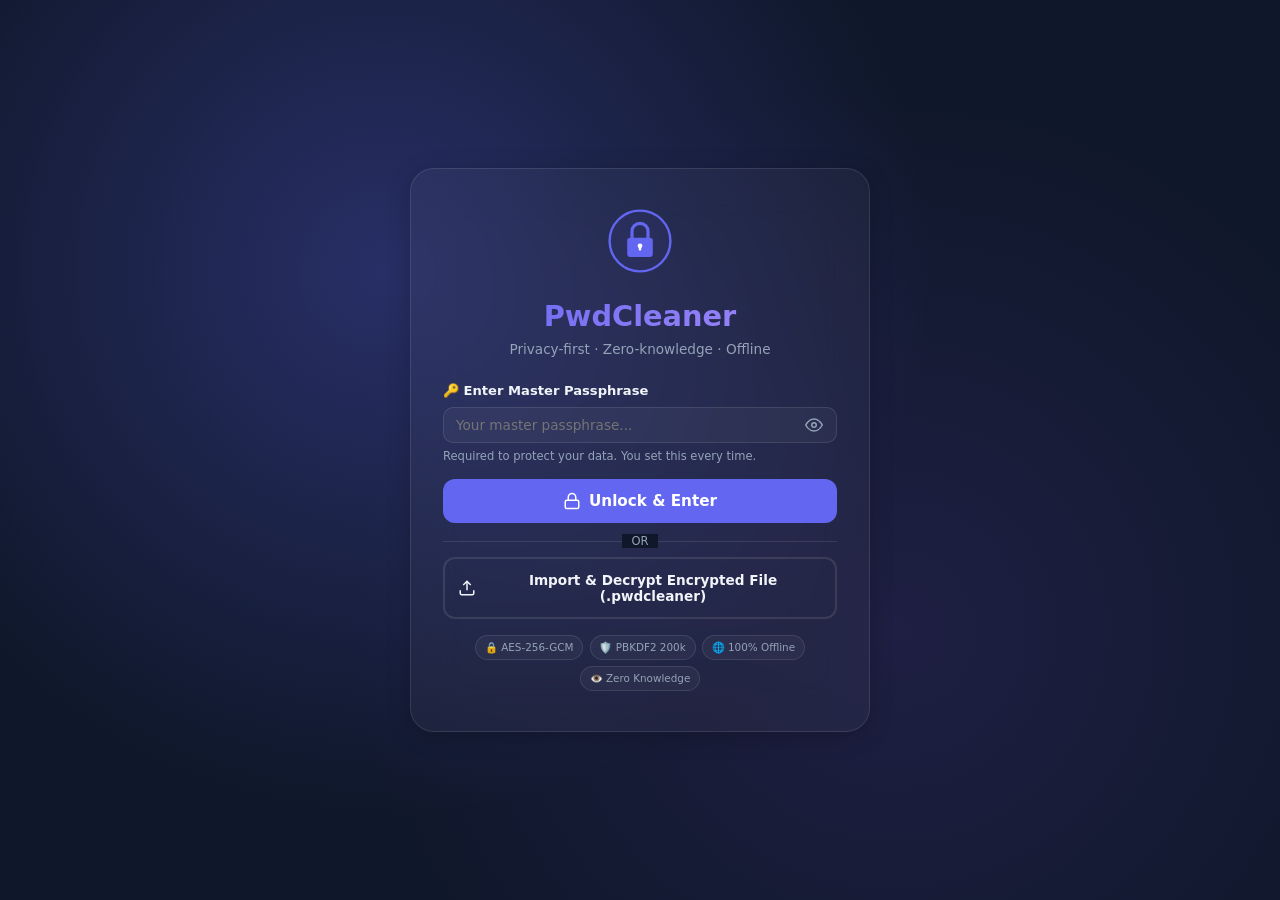
==== commit c90ddc9d: "Add files via upload" ====
--- a/index.html
+++ b/index.html
@@ -28,7 +28,13 @@
       <div class="lock-form">
         <div class="lock-field">
           <label for="lockMasterPass">🔑 Enter Master Passphrase</label>
-          <input type="password" id="lockMasterPass" placeholder="Your master passphrase..." autocomplete="off">
+          <div style="position:relative;">
+            <input type="password" id="lockMasterPass" placeholder="Your master passphrase..." autocomplete="off" style="padding-right:44px;">
+            <button type="button" id="lockToggleVis" style="position:absolute;right:10px;top:50%;transform:translateY(-50%);background:none;border:none;cursor:pointer;color:var(--text-secondary);padding:4px;display:flex;align-items:center;" title="Show/hide passphrase" aria-label="Toggle passphrase visibility">
+              <svg id="lockEyeOpen" viewBox="0 0 24 24" fill="none" stroke="currentColor" stroke-width="2" width="18" height="18"><path d="M1 12s4-8 11-8 11 8 11 8-4 8-11 8-11-8-11-8z"/><circle cx="12" cy="12" r="3"/></svg>
+              <svg id="lockEyeClosed" viewBox="0 0 24 24" fill="none" stroke="currentColor" stroke-width="2" width="18" height="18" style="display:none;"><path d="M17.94 17.94A10.07 10.07 0 0112 20c-7 0-11-8-11-8a18.45 18.45 0 015.06-5.94M9.9 4.24A9.12 9.12 0 0112 4c7 0 11 8 11 8a18.5 18.5 0 01-2.16 3.19m-6.72-1.07a3 3 0 11-4.24-4.24"/><line x1="1" y1="1" x2="23" y2="23"/></svg>
+            </button>
+          </div>
           <span class="lock-hint">Required to protect your data. You set this every time.</span>
         </div>
         <button class="lock-btn" id="lockEnterBtn">
@@ -733,22 +739,18 @@
     <footer class="footer">
       <div class="footer-content">
         <div class="footer-section">
-          <h4>Developer Contact</h4>
-          <a href="mailto:developer@example.com">
-            <svg viewBox="0 0 24 24" fill="none" stroke="currentColor" stroke-width="2"><path d="M4 4h16c1.1 0 2 .9 2 2v12c0 1.1-.9 2-2 2H4c-1.1 0-2-.9-2-2V6c0-1.1.9-2 2-2z"/><polyline points="22,6 12,13 2,6"/></svg>
-            developer@example.com
+          <h4>Developer</h4>
+          <a href="https://github.com/SudhirDevOps1" target="_blank" rel="noopener">
+            <svg viewBox="0 0 24 24" fill="none" stroke="currentColor" stroke-width="2"><path d="M9 19c-5 1.5-5-2.5-7-3m14 6v-3.87a3.37 3.37 0 00-.94-2.61c3.14-.35 6.44-1.54 6.44-7A5.44 5.44 0 0020 4.77 5.07 5.07 0 0019.91 1S18.73.65 16 2.48a13.38 13.38 0 00-7 0C6.27.65 5.09 1 5.09 1A5.07 5.07 0 005 4.77a5.44 5.44 0 00-1.5 3.78c0 5.42 3.3 6.61 6.44 7A3.37 3.37 0 009 18.13V22"/></svg>
+            @SudhirDevOps1
           </a>
-          <a href="https://linkedin.com/in/developer" target="_blank" rel="noopener">
-            <svg viewBox="0 0 24 24" fill="none" stroke="currentColor" stroke-width="2"><path d="M16 8a6 6 0 016 6v7h-4v-7a2 2 0 00-2-2 2 2 0 00-2 2v7h-4v-7a6 6 0 016-6z"/><rect x="2" y="9" width="4" height="12"/><circle cx="4" cy="4" r="2"/></svg>
-            LinkedIn
+          <a href="https://github.com/SudhirDevOps1/PwdCleaner" target="_blank" rel="noopener">
+            <svg viewBox="0 0 24 24" fill="none" stroke="currentColor" stroke-width="2"><circle cx="12" cy="12" r="10"/><line x1="2" y1="12" x2="22" y2="12"/><path d="M12 2a15.3 15.3 0 014 10 15.3 15.3 0 01-4 10 15.3 15.3 0 01-4-10 15.3 15.3 0 014-10z"/></svg>
+            Source Code
           </a>
-          <a href="https://twitter.com/developer" target="_blank" rel="noopener">
-            <svg viewBox="0 0 24 24" fill="none" stroke="currentColor" stroke-width="2"><path d="M23 3a10.9 10.9 0 01-3.14 1.53 4.48 4.48 0 00-7.86 3v1A10.66 10.66 0 013 4s-4 9 5 13a11.64 11.64 0 01-7 2c9 5 20 0 20-11.5a4.5 4.5 0 00-.08-.83A7.72 7.72 0 0023 3z"/></svg>
-            Twitter / X
-          </a>
-          <a href="https://privmitlab.github.io" target="_blank" rel="noopener">
-            <svg viewBox="0 0 24 24" fill="none" stroke="currentColor" stroke-width="2"><circle cx="12" cy="12" r="10"/><line x1="2" y1="12" x2="22" y2="12"/><path d="M12 2a15.3 15.3 0 014 10 15.3 15.3 0 01-4 10 15.3 15.3 0 01-4-10 15.3 15.3 0 014-10z"/></svg>
-            Website
+          <a href="https://sudhirdevops1.github.io/PwdCleaner/" target="_blank" rel="noopener">
+            <svg viewBox="0 0 24 24" fill="none" stroke="currentColor" stroke-width="2"><path d="M18 13v6a2 2 0 01-2 2H5a2 2 0 01-2-2V8a2 2 0 012-2h6"/><polyline points="15 3 21 3 21 9"/><line x1="10" y1="14" x2="21" y2="3"/></svg>
+            Live App
           </a>
         </div>
         <div class="footer-section">
--- a/styles.css
+++ b/styles.css
@@ -131,6 +131,12 @@
 }
 .lock-field input:focus { outline: none; border-color: var(--accent); box-shadow: 0 0 0 3px var(--accent-glow); }
 .lock-hint { display: block; font-size: 0.72rem; color: var(--text-secondary); margin-top: 0.25rem; }
+.lock-field button[type="button"] {
+  transition: color 0.2s;
+}
+.lock-field button[type="button"]:hover {
+  color: var(--accent) !important;
+}
 .lock-btn {
   display: flex; align-items: center; justify-content: center; gap: 0.5rem;
   width: 100%; padding: 0.8rem; background: var(--accent); color: #fff;
